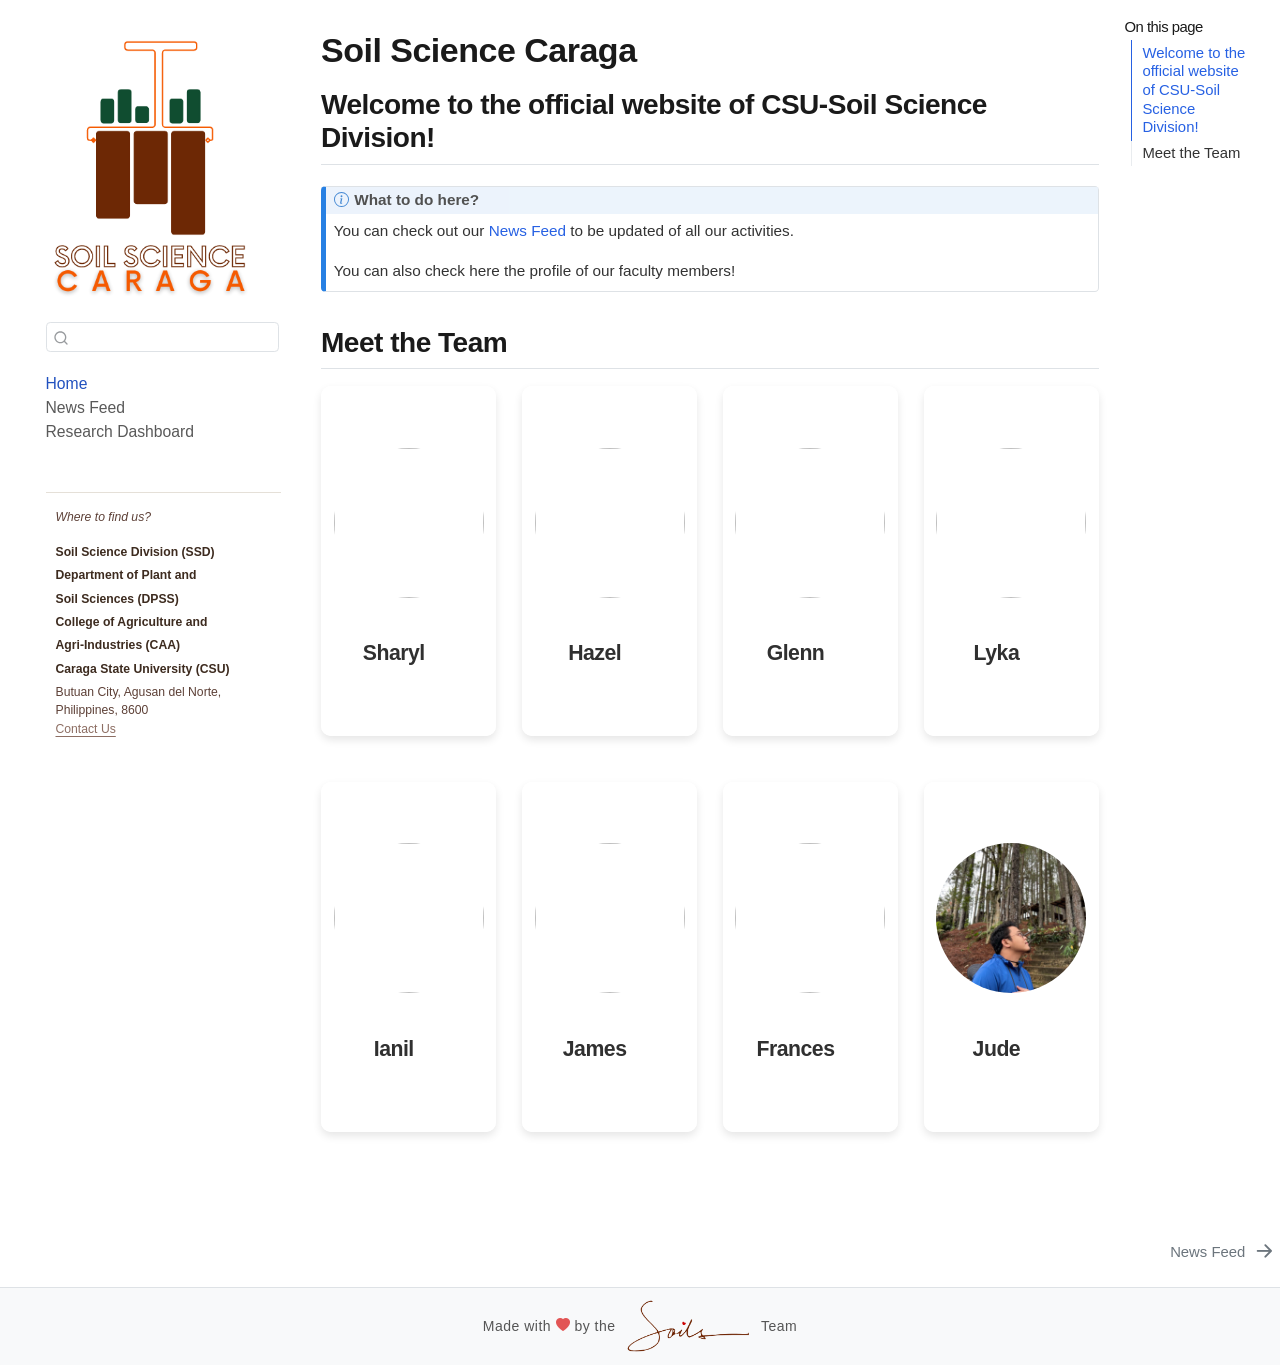
==== docs/index.html @ 8be93b7e "another overall aesthetic overhaul. ref #6" ====
<!DOCTYPE html>
<html xmlns="http://www.w3.org/1999/xhtml" lang="en" xml:lang="en"><head>

<meta charset="utf-8">
<meta name="generator" content="quarto-1.5.57">

<meta name="viewport" content="width=device-width, initial-scale=1.0, user-scalable=yes">


<title>Soil Science Caraga – Soil Science Division</title>
<style>
code{white-space: pre-wrap;}
span.smallcaps{font-variant: small-caps;}
div.columns{display: flex; gap: min(4vw, 1.5em);}
div.column{flex: auto; overflow-x: auto;}
div.hanging-indent{margin-left: 1.5em; text-indent: -1.5em;}
ul.task-list{list-style: none;}
ul.task-list li input[type="checkbox"] {
  width: 0.8em;
  margin: 0 0.8em 0.2em -1em; /* quarto-specific, see https://github.com/quarto-dev/quarto-cli/issues/4556 */ 
  vertical-align: middle;
}
</style>


<script src="site_libs/quarto-nav/quarto-nav.js"></script>
<script src="site_libs/quarto-nav/headroom.min.js"></script>
<script src="site_libs/clipboard/clipboard.min.js"></script>
<script src="site_libs/quarto-search/autocomplete.umd.js"></script>
<script src="site_libs/quarto-search/fuse.min.js"></script>
<script src="site_libs/quarto-search/quarto-search.js"></script>
<meta name="quarto:offset" content="./">
<link href="./blog.html" rel="next">
<script src="site_libs/quarto-html/quarto.js"></script>
<script src="site_libs/quarto-html/popper.min.js"></script>
<script src="site_libs/quarto-html/tippy.umd.min.js"></script>
<script src="site_libs/quarto-html/anchor.min.js"></script>
<link href="site_libs/quarto-html/tippy.css" rel="stylesheet">
<link href="site_libs/quarto-html/quarto-syntax-highlighting.css" rel="stylesheet" id="quarto-text-highlighting-styles">
<script src="site_libs/bootstrap/bootstrap.min.js"></script>
<link href="site_libs/bootstrap/bootstrap-icons.css" rel="stylesheet">
<link href="site_libs/bootstrap/bootstrap.min.css" rel="stylesheet" id="quarto-bootstrap" data-mode="light">
<script id="quarto-search-options" type="application/json">{
  "location": "sidebar",
  "copy-button": false,
  "collapse-after": 3,
  "panel-placement": "start",
  "type": "textbox",
  "limit": 50,
  "keyboard-shortcut": [
    "f",
    "/",
    "s"
  ],
  "show-item-context": false,
  "language": {
    "search-no-results-text": "No results",
    "search-matching-documents-text": "matching documents",
    "search-copy-link-title": "Copy link to search",
    "search-hide-matches-text": "Hide additional matches",
    "search-more-match-text": "more match in this document",
    "search-more-matches-text": "more matches in this document",
    "search-clear-button-title": "Clear",
    "search-text-placeholder": "",
    "search-detached-cancel-button-title": "Cancel",
    "search-submit-button-title": "Submit",
    "search-label": "Search"
  }
}</script>


<link rel="stylesheet" href="styles.css">
</head>

<body class="nav-sidebar floating">

<div id="quarto-search-results"></div>
  <header id="quarto-header" class="headroom fixed-top">
  <nav class="quarto-secondary-nav">
    <div class="container-fluid d-flex">
      <button type="button" class="quarto-btn-toggle btn" data-bs-toggle="collapse" role="button" data-bs-target=".quarto-sidebar-collapse-item" aria-controls="quarto-sidebar" aria-expanded="false" aria-label="Toggle sidebar navigation" onclick="if (window.quartoToggleHeadroom) { window.quartoToggleHeadroom(); }">
        <i class="bi bi-layout-text-sidebar-reverse"></i>
      </button>
        <nav class="quarto-page-breadcrumbs" aria-label="breadcrumb"><ol class="breadcrumb"><li class="breadcrumb-item"><a href="./index.html">Home</a></li></ol></nav>
        <a class="flex-grow-1" role="navigation" data-bs-toggle="collapse" data-bs-target=".quarto-sidebar-collapse-item" aria-controls="quarto-sidebar" aria-expanded="false" aria-label="Toggle sidebar navigation" onclick="if (window.quartoToggleHeadroom) { window.quartoToggleHeadroom(); }">      
        </a>
      <button type="button" class="btn quarto-search-button" aria-label="Search" onclick="window.quartoOpenSearch();">
        <i class="bi bi-search"></i>
      </button>
    </div>
  </nav>
</header>
<!-- content -->
<div id="quarto-content" class="quarto-container page-columns page-rows-contents page-layout-article">
<!-- sidebar -->
  <nav id="quarto-sidebar" class="sidebar collapse collapse-horizontal quarto-sidebar-collapse-item sidebar-navigation floating overflow-auto">
    <div class="pt-lg-2 mt-2 text-left sidebar-header">
      <a href="./index.html" class="sidebar-logo-link">
      <img src="./ssc.png" alt="" class="sidebar-logo py-0 d-lg-inline d-none">
      </a>
      </div>
        <div class="mt-2 flex-shrink-0 align-items-center">
        <div class="sidebar-search">
        <div id="quarto-search" class="" title="Search"></div>
        </div>
        </div>
    <div class="sidebar-menu-container"> 
    <ul class="list-unstyled mt-1">
        <li class="sidebar-item">
  <div class="sidebar-item-container"> 
  <a href="./index.html" class="sidebar-item-text sidebar-link active">
 <span class="menu-text">Home</span></a>
  </div>
</li>
        <li class="sidebar-item">
  <div class="sidebar-item-container"> 
  <a href="./blog.html" class="sidebar-item-text sidebar-link">
 <span class="menu-text">News Feed</span></a>
  </div>
</li>
        <li class="sidebar-item">
  <div class="sidebar-item-container"> 
  <a href="./research.html" class="sidebar-item-text sidebar-link">
 <span class="menu-text">Research Dashboard</span></a>
  </div>
</li>
    </ul>
    </div>
<div class="quarto-sidebar-footer"><div class="sidebar-footer-item">
<div class="address-sidebar">
<p><em>Where to find us?</em></p>
<p><strong>Soil Science Division (SSD)</strong> <strong>Department of Plant and</strong> <strong>Soil Sciences (DPSS)</strong> <strong>College of Agriculture and</strong> <strong>Agri-Industries (CAA)</strong> <strong>Caraga State University (CSU)</strong> Butuan City, Agusan del Norte, Philippines, 8600<br>
<a href="https://www.facebook.com/profile.php?id=61565692704014">Contact Us</a></p>
</div>
</div></div></nav>
<div id="quarto-sidebar-glass" class="quarto-sidebar-collapse-item" data-bs-toggle="collapse" data-bs-target=".quarto-sidebar-collapse-item"></div>
<!-- margin-sidebar -->
    <div id="quarto-margin-sidebar" class="sidebar margin-sidebar">
        <nav id="TOC" role="doc-toc" class="toc-active">
    <h2 id="toc-title">On this page</h2>
   
  <ul>
  <li><a href="#welcome-to-the-official-website-of-csu-soil-science-division" id="toc-welcome-to-the-official-website-of-csu-soil-science-division" class="nav-link active" data-scroll-target="#welcome-to-the-official-website-of-csu-soil-science-division">Welcome to the official website of CSU-Soil Science Division!</a></li>
  <li><a href="#meet-the-team" id="toc-meet-the-team" class="nav-link" data-scroll-target="#meet-the-team">Meet the Team</a></li>
  </ul>
</nav>
    </div>
<!-- main -->
<main class="content" id="quarto-document-content">

<header id="title-block-header" class="quarto-title-block default">
<div class="quarto-title">
<h1 class="title">Soil Science Caraga</h1>
</div>



<div class="quarto-title-meta">

    
  
    
  </div>
  


</header>


<section id="welcome-to-the-official-website-of-csu-soil-science-division" class="level2">
<h2 class="anchored" data-anchor-id="welcome-to-the-official-website-of-csu-soil-science-division">Welcome to the official website of CSU-Soil Science Division!</h2>
<div class="callout callout-style-default callout-note callout-titled">
<div class="callout-header d-flex align-content-center">
<div class="callout-icon-container">
<i class="callout-icon"></i>
</div>
<div class="callout-title-container flex-fill">
What to do here?
</div>
</div>
<div class="callout-body-container callout-body">
<p>You can check out our <a href="./blog.html">News Feed</a> to be updated of all our activities.</p>
<p>You can also check here the profile of our faculty members!</p>
</div>
</div>
</section>
<section id="meet-the-team" class="level2">
<h2 class="anchored" data-anchor-id="meet-the-team">Meet the Team</h2>
<div class="grid">
<div class="g-col-12 g-col-md-4 g-col-lg-3">
<div class="flip-card">
<div class="flip-card-inner">
<div class="flip-card-front">
<img src="[https://ui-avatars.com/api/?name=](https://ui-avatars.com/api/?name=)Sharyl&amp;background=random&amp;rounded=true" class="rounded-circle mb-3" style="width: 150px; height: 150px; object-fit: cover;">
<h4 class="anchored">
Sharyl
</h4>
</div>
<div class="flip-card-back">
<h5 class="mb-1 anchored">
Instructor 1
</h5>
<p class="small">
Sharyl Mae Daverao: soil chemistry, soil health
</p>
<hr style="width: 50%; border-color: white; margin: 10px auto;">
<a href="mailto:" style="color: #abdbe3;"></a>
</div>
</div>
</div>
</div>
<div class="g-col-12 g-col-md-4 g-col-lg-3">
<div class="flip-card">
<div class="flip-card-inner">
<div class="flip-card-front">
<img src="[https://ui-avatars.com/api/?name=](https://ui-avatars.com/api/?name=)Hazel&amp;background=random&amp;rounded=true" class="rounded-circle mb-3" style="width: 150px; height: 150px; object-fit: cover;">
<h4 class="anchored">
Hazel
</h4>
</div>
<div class="flip-card-back">
<h5 class="mb-1 anchored">
Instructor 1
</h5>
<p class="small">
Hazel Fuertes: soil chemistry, soil health
</p>
<hr style="width: 50%; border-color: white; margin: 10px auto;">
<a href="mailto:" style="color: #abdbe3;"></a>
</div>
</div>
</div>
</div>
<div class="g-col-12 g-col-md-4 g-col-lg-3">
<div class="flip-card">
<div class="flip-card-inner">
<div class="flip-card-front">
<img src="[https://ui-avatars.com/api/?name=](https://ui-avatars.com/api/?name=)Glenn&amp;background=random&amp;rounded=true" class="rounded-circle mb-3" style="width: 150px; height: 150px; object-fit: cover;">
<h4 class="anchored">
Glenn
</h4>
</div>
<div class="flip-card-back">
<h5 class="mb-1 anchored">
Associate Professor V
</h5>
<p class="small">
Glenn Arthur Garcia: pedology, soil fertility
</p>
<hr style="width: 50%; border-color: white; margin: 10px auto;">
<a href="mailto:" style="color: #abdbe3;"></a>
</div>
</div>
</div>
</div>
<div class="g-col-12 g-col-md-4 g-col-lg-3">
<div class="flip-card">
<div class="flip-card-inner">
<div class="flip-card-front">
<img src="[https://ui-avatars.com/api/?name=](https://ui-avatars.com/api/?name=)Lyka&amp;background=random&amp;rounded=true" class="rounded-circle mb-3" style="width: 150px; height: 150px; object-fit: cover;">
<h4 class="anchored">
Lyka
</h4>
</div>
<div class="flip-card-back">
<h5 class="mb-1 anchored">
Instructor 1
</h5>
<p class="small">
Angelica Labiano: soil chemistry, soil physics
</p>
<hr style="width: 50%; border-color: white; margin: 10px auto;">
<a href="mailto:" style="color: #abdbe3;"></a>
</div>
</div>
</div>
</div>
<div class="g-col-12 g-col-md-4 g-col-lg-3">
<div class="flip-card">
<div class="flip-card-inner">
<div class="flip-card-front">
<img src="[https://ui-avatars.com/api/?name=](https://ui-avatars.com/api/?name=)Ianil&amp;background=random&amp;rounded=true" class="rounded-circle mb-3" style="width: 150px; height: 150px; object-fit: cover;">
<h4 class="anchored">
Ianil
</h4>
</div>
<div class="flip-card-back">
<h5 class="mb-1 anchored">
Instructor 1
</h5>
<p class="small">
Ianil Manguruban: soil fertility
</p>
<hr style="width: 50%; border-color: white; margin: 10px auto;">
<a href="mailto:" style="color: #abdbe3;"></a>
</div>
</div>
</div>
</div>
<div class="g-col-12 g-col-md-4 g-col-lg-3">
<div class="flip-card">
<div class="flip-card-inner">
<div class="flip-card-front">
<img src="[https://ui-avatars.com/api/?name=](https://ui-avatars.com/api/?name=)James&amp;background=random&amp;rounded=true" class="rounded-circle mb-3" style="width: 150px; height: 150px; object-fit: cover;">
<h4 class="anchored">
James
</h4>
</div>
<div class="flip-card-back">
<h5 class="mb-1 anchored">
Associate Professor V
</h5>
<p class="small">
Reuben James Rollon: soil microbiology, soil fertility
</p>
<hr style="width: 50%; border-color: white; margin: 10px auto;">
<a href="mailto:" style="color: #abdbe3;"></a>
</div>
</div>
</div>
</div>
<div class="g-col-12 g-col-md-4 g-col-lg-3">
<div class="flip-card">
<div class="flip-card-inner">
<div class="flip-card-front">
<img src="[https://ui-avatars.com/api/?name=](https://ui-avatars.com/api/?name=)Frances&amp;background=random&amp;rounded=true" class="rounded-circle mb-3" style="width: 150px; height: 150px; object-fit: cover;">
<h4 class="anchored">
Frances
</h4>
</div>
<div class="flip-card-back">
<h5 class="mb-1 anchored">
Assistant Professor I
</h5>
<p class="small">
Frances Mae Pizon: soil chemistry, soil fertility
</p>
<hr style="width: 50%; border-color: white; margin: 10px auto;">
<a href="mailto:" style="color: #abdbe3;"></a>
</div>
</div>
</div>
</div>
<div class="g-col-12 g-col-md-4 g-col-lg-3">
<div class="flip-card">
<div class="flip-card-inner">
<div class="flip-card-front">
<img src="images/team/jude.jpeg" class="rounded-circle mb-3" style="width: 150px; height: 150px; object-fit: cover;">
<h4 class="anchored">
Jude
</h4>
</div>
<div class="flip-card-back">
<h5 class="mb-1 anchored">
Assistant Professor IV
</h5>
<p class="small">
Leo Jude Villasica: soil physics, soil health
</p>
<hr style="width: 50%; border-color: white; margin: 10px auto;">
<a href="mailto:" style="color: #abdbe3;"></a>
</div>
</div>
</div>
</div>
</div>


</section></main></div>


































 <!-- /main -->
<script id="quarto-html-after-body" type="application/javascript">
window.document.addEventListener("DOMContentLoaded", function (event) {
  const toggleBodyColorMode = (bsSheetEl) => {
    const mode = bsSheetEl.getAttribute("data-mode");
    const bodyEl = window.document.querySelector("body");
    if (mode === "dark") {
      bodyEl.classList.add("quarto-dark");
      bodyEl.classList.remove("quarto-light");
    } else {
      bodyEl.classList.add("quarto-light");
      bodyEl.classList.remove("quarto-dark");
    }
  }
  const toggleBodyColorPrimary = () => {
    const bsSheetEl = window.document.querySelector("link#quarto-bootstrap");
    if (bsSheetEl) {
      toggleBodyColorMode(bsSheetEl);
    }
  }
  toggleBodyColorPrimary();  
  const icon = "";
  const anchorJS = new window.AnchorJS();
  anchorJS.options = {
    placement: 'right',
    icon: icon
  };
  anchorJS.add('.anchored');
  const isCodeAnnotation = (el) => {
    for (const clz of el.classList) {
      if (clz.startsWith('code-annotation-')) {                     
        return true;
      }
    }
    return false;
  }
  const onCopySuccess = function(e) {
    // button target
    const button = e.trigger;
    // don't keep focus
    button.blur();
    // flash "checked"
    button.classList.add('code-copy-button-checked');
    var currentTitle = button.getAttribute("title");
    button.setAttribute("title", "Copied!");
    let tooltip;
    if (window.bootstrap) {
      button.setAttribute("data-bs-toggle", "tooltip");
      button.setAttribute("data-bs-placement", "left");
      button.setAttribute("data-bs-title", "Copied!");
      tooltip = new bootstrap.Tooltip(button, 
        { trigger: "manual", 
          customClass: "code-copy-button-tooltip",
          offset: [0, -8]});
      tooltip.show();    
    }
    setTimeout(function() {
      if (tooltip) {
        tooltip.hide();
        button.removeAttribute("data-bs-title");
        button.removeAttribute("data-bs-toggle");
        button.removeAttribute("data-bs-placement");
      }
      button.setAttribute("title", currentTitle);
      button.classList.remove('code-copy-button-checked');
    }, 1000);
    // clear code selection
    e.clearSelection();
  }
  const getTextToCopy = function(trigger) {
      const codeEl = trigger.previousElementSibling.cloneNode(true);
      for (const childEl of codeEl.children) {
        if (isCodeAnnotation(childEl)) {
          childEl.remove();
        }
      }
      return codeEl.innerText;
  }
  const clipboard = new window.ClipboardJS('.code-copy-button:not([data-in-quarto-modal])', {
    text: getTextToCopy
  });
  clipboard.on('success', onCopySuccess);
  if (window.document.getElementById('quarto-embedded-source-code-modal')) {
    // For code content inside modals, clipBoardJS needs to be initialized with a container option
    // TODO: Check when it could be a function (https://github.com/zenorocha/clipboard.js/issues/860)
    const clipboardModal = new window.ClipboardJS('.code-copy-button[data-in-quarto-modal]', {
      text: getTextToCopy,
      container: window.document.getElementById('quarto-embedded-source-code-modal')
    });
    clipboardModal.on('success', onCopySuccess);
  }
    var localhostRegex = new RegExp(/^(?:http|https):\/\/localhost\:?[0-9]*\//);
    var mailtoRegex = new RegExp(/^mailto:/);
      var filterRegex = new RegExp('/' + window.location.host + '/');
    var isInternal = (href) => {
        return filterRegex.test(href) || localhostRegex.test(href) || mailtoRegex.test(href);
    }
    // Inspect non-navigation links and adorn them if external
 	var links = window.document.querySelectorAll('a[href]:not(.nav-link):not(.navbar-brand):not(.toc-action):not(.sidebar-link):not(.sidebar-item-toggle):not(.pagination-link):not(.no-external):not([aria-hidden]):not(.dropdown-item):not(.quarto-navigation-tool):not(.about-link)');
    for (var i=0; i<links.length; i++) {
      const link = links[i];
      if (!isInternal(link.href)) {
        // undo the damage that might have been done by quarto-nav.js in the case of
        // links that we want to consider external
        if (link.dataset.originalHref !== undefined) {
          link.href = link.dataset.originalHref;
        }
      }
    }
  function tippyHover(el, contentFn, onTriggerFn, onUntriggerFn) {
    const config = {
      allowHTML: true,
      maxWidth: 500,
      delay: 100,
      arrow: false,
      appendTo: function(el) {
          return el.parentElement;
      },
      interactive: true,
      interactiveBorder: 10,
      theme: 'quarto',
      placement: 'bottom-start',
    };
    if (contentFn) {
      config.content = contentFn;
    }
    if (onTriggerFn) {
      config.onTrigger = onTriggerFn;
    }
    if (onUntriggerFn) {
      config.onUntrigger = onUntriggerFn;
    }
    window.tippy(el, config); 
  }
  const noterefs = window.document.querySelectorAll('a[role="doc-noteref"]');
  for (var i=0; i<noterefs.length; i++) {
    const ref = noterefs[i];
    tippyHover(ref, function() {
      // use id or data attribute instead here
      let href = ref.getAttribute('data-footnote-href') || ref.getAttribute('href');
      try { href = new URL(href).hash; } catch {}
      const id = href.replace(/^#\/?/, "");
      const note = window.document.getElementById(id);
      if (note) {
        return note.innerHTML;
      } else {
        return "";
      }
    });
  }
  const xrefs = window.document.querySelectorAll('a.quarto-xref');
  const processXRef = (id, note) => {
    // Strip column container classes
    const stripColumnClz = (el) => {
      el.classList.remove("page-full", "page-columns");
      if (el.children) {
        for (const child of el.children) {
          stripColumnClz(child);
        }
      }
    }
    stripColumnClz(note)
    if (id === null || id.startsWith('sec-')) {
      // Special case sections, only their first couple elements
      const container = document.createElement("div");
      if (note.children && note.children.length > 2) {
        container.appendChild(note.children[0].cloneNode(true));
        for (let i = 1; i < note.children.length; i++) {
          const child = note.children[i];
          if (child.tagName === "P" && child.innerText === "") {
            continue;
          } else {
            container.appendChild(child.cloneNode(true));
            break;
          }
        }
        if (window.Quarto?.typesetMath) {
          window.Quarto.typesetMath(container);
        }
        return container.innerHTML
      } else {
        if (window.Quarto?.typesetMath) {
          window.Quarto.typesetMath(note);
        }
        return note.innerHTML;
      }
    } else {
      // Remove any anchor links if they are present
      const anchorLink = note.querySelector('a.anchorjs-link');
      if (anchorLink) {
        anchorLink.remove();
      }
      if (window.Quarto?.typesetMath) {
        window.Quarto.typesetMath(note);
      }
      // TODO in 1.5, we should make sure this works without a callout special case
      if (note.classList.contains("callout")) {
        return note.outerHTML;
      } else {
        return note.innerHTML;
      }
    }
  }
  for (var i=0; i<xrefs.length; i++) {
    const xref = xrefs[i];
    tippyHover(xref, undefined, function(instance) {
      instance.disable();
      let url = xref.getAttribute('href');
      let hash = undefined; 
      if (url.startsWith('#')) {
        hash = url;
      } else {
        try { hash = new URL(url).hash; } catch {}
      }
      if (hash) {
        const id = hash.replace(/^#\/?/, "");
        const note = window.document.getElementById(id);
        if (note !== null) {
          try {
            const html = processXRef(id, note.cloneNode(true));
            instance.setContent(html);
          } finally {
            instance.enable();
            instance.show();
          }
        } else {
          // See if we can fetch this
          fetch(url.split('#')[0])
          .then(res => res.text())
          .then(html => {
            const parser = new DOMParser();
            const htmlDoc = parser.parseFromString(html, "text/html");
            const note = htmlDoc.getElementById(id);
            if (note !== null) {
              const html = processXRef(id, note);
              instance.setContent(html);
            } 
          }).finally(() => {
            instance.enable();
            instance.show();
          });
        }
      } else {
        // See if we can fetch a full url (with no hash to target)
        // This is a special case and we should probably do some content thinning / targeting
        fetch(url)
        .then(res => res.text())
        .then(html => {
          const parser = new DOMParser();
          const htmlDoc = parser.parseFromString(html, "text/html");
          const note = htmlDoc.querySelector('main.content');
          if (note !== null) {
            // This should only happen for chapter cross references
            // (since there is no id in the URL)
            // remove the first header
            if (note.children.length > 0 && note.children[0].tagName === "HEADER") {
              note.children[0].remove();
            }
            const html = processXRef(null, note);
            instance.setContent(html);
          } 
        }).finally(() => {
          instance.enable();
          instance.show();
        });
      }
    }, function(instance) {
    });
  }
      let selectedAnnoteEl;
      const selectorForAnnotation = ( cell, annotation) => {
        let cellAttr = 'data-code-cell="' + cell + '"';
        let lineAttr = 'data-code-annotation="' +  annotation + '"';
        const selector = 'span[' + cellAttr + '][' + lineAttr + ']';
        return selector;
      }
      const selectCodeLines = (annoteEl) => {
        const doc = window.document;
        const targetCell = annoteEl.getAttribute("data-target-cell");
        const targetAnnotation = annoteEl.getAttribute("data-target-annotation");
        const annoteSpan = window.document.querySelector(selectorForAnnotation(targetCell, targetAnnotation));
        const lines = annoteSpan.getAttribute("data-code-lines").split(",");
        const lineIds = lines.map((line) => {
          return targetCell + "-" + line;
        })
        let top = null;
        let height = null;
        let parent = null;
        if (lineIds.length > 0) {
            //compute the position of the single el (top and bottom and make a div)
            const el = window.document.getElementById(lineIds[0]);
            top = el.offsetTop;
            height = el.offsetHeight;
            parent = el.parentElement.parentElement;
          if (lineIds.length > 1) {
            const lastEl = window.document.getElementById(lineIds[lineIds.length - 1]);
            const bottom = lastEl.offsetTop + lastEl.offsetHeight;
            height = bottom - top;
          }
          if (top !== null && height !== null && parent !== null) {
            // cook up a div (if necessary) and position it 
            let div = window.document.getElementById("code-annotation-line-highlight");
            if (div === null) {
              div = window.document.createElement("div");
              div.setAttribute("id", "code-annotation-line-highlight");
              div.style.position = 'absolute';
              parent.appendChild(div);
            }
            div.style.top = top - 2 + "px";
            div.style.height = height + 4 + "px";
            div.style.left = 0;
            let gutterDiv = window.document.getElementById("code-annotation-line-highlight-gutter");
            if (gutterDiv === null) {
              gutterDiv = window.document.createElement("div");
              gutterDiv.setAttribute("id", "code-annotation-line-highlight-gutter");
              gutterDiv.style.position = 'absolute';
              const codeCell = window.document.getElementById(targetCell);
              const gutter = codeCell.querySelector('.code-annotation-gutter');
              gutter.appendChild(gutterDiv);
            }
            gutterDiv.style.top = top - 2 + "px";
            gutterDiv.style.height = height + 4 + "px";
          }
          selectedAnnoteEl = annoteEl;
        }
      };
      const unselectCodeLines = () => {
        const elementsIds = ["code-annotation-line-highlight", "code-annotation-line-highlight-gutter"];
        elementsIds.forEach((elId) => {
          const div = window.document.getElementById(elId);
          if (div) {
            div.remove();
          }
        });
        selectedAnnoteEl = undefined;
      };
        // Handle positioning of the toggle
    window.addEventListener(
      "resize",
      throttle(() => {
        elRect = undefined;
        if (selectedAnnoteEl) {
          selectCodeLines(selectedAnnoteEl);
        }
      }, 10)
    );
    function throttle(fn, ms) {
    let throttle = false;
    let timer;
      return (...args) => {
        if(!throttle) { // first call gets through
            fn.apply(this, args);
            throttle = true;
        } else { // all the others get throttled
            if(timer) clearTimeout(timer); // cancel #2
            timer = setTimeout(() => {
              fn.apply(this, args);
              timer = throttle = false;
            }, ms);
        }
      };
    }
      // Attach click handler to the DT
      const annoteDls = window.document.querySelectorAll('dt[data-target-cell]');
      for (const annoteDlNode of annoteDls) {
        annoteDlNode.addEventListener('click', (event) => {
          const clickedEl = event.target;
          if (clickedEl !== selectedAnnoteEl) {
            unselectCodeLines();
            const activeEl = window.document.querySelector('dt[data-target-cell].code-annotation-active');
            if (activeEl) {
              activeEl.classList.remove('code-annotation-active');
            }
            selectCodeLines(clickedEl);
            clickedEl.classList.add('code-annotation-active');
          } else {
            // Unselect the line
            unselectCodeLines();
            clickedEl.classList.remove('code-annotation-active');
          }
        });
      }
  const findCites = (el) => {
    const parentEl = el.parentElement;
    if (parentEl) {
      const cites = parentEl.dataset.cites;
      if (cites) {
        return {
          el,
          cites: cites.split(' ')
        };
      } else {
        return findCites(el.parentElement)
      }
    } else {
      return undefined;
    }
  };
  var bibliorefs = window.document.querySelectorAll('a[role="doc-biblioref"]');
  for (var i=0; i<bibliorefs.length; i++) {
    const ref = bibliorefs[i];
    const citeInfo = findCites(ref);
    if (citeInfo) {
      tippyHover(citeInfo.el, function() {
        var popup = window.document.createElement('div');
        citeInfo.cites.forEach(function(cite) {
          var citeDiv = window.document.createElement('div');
          citeDiv.classList.add('hanging-indent');
          citeDiv.classList.add('csl-entry');
          var biblioDiv = window.document.getElementById('ref-' + cite);
          if (biblioDiv) {
            citeDiv.innerHTML = biblioDiv.innerHTML;
          }
          popup.appendChild(citeDiv);
        });
        return popup.innerHTML;
      });
    }
  }
});
</script>
<nav class="page-navigation">
  <div class="nav-page nav-page-previous">
  </div>
  <div class="nav-page nav-page-next">
      <a href="./blog.html" class="pagination-link" aria-label="News Feed">
        <span class="nav-page-text">News Feed</span> <i class="bi bi-arrow-right-short"></i>
      </a>
  </div>
</nav>
 <!-- /content -->
<footer class="footer">
  <div class="nav-footer">
    <div class="nav-footer-left">
      &nbsp;
    </div>   
    <div class="nav-footer-center">
<p>Made with <i class="bi bi-heart-fill" style="color: #e25555;"></i> by the <img src="./soils.png" alt="Logo" style="height:60px; vertical-align:middle; margin: 0 5px;"> Team</p>
</div>
    <div class="nav-footer-right">
      &nbsp;
    </div>
  </div>
</footer>




</body></html>
---- docs/site_libs/quarto-html/tippy.css ----
.tippy-box[data-animation=fade][data-state=hidden]{opacity:0}[data-tippy-root]{max-width:calc(100vw - 10px)}.tippy-box{position:relative;background-color:#333;color:#fff;border-radius:4px;font-size:14px;line-height:1.4;white-space:normal;outline:0;transition-property:transform,visibility,opacity}.tippy-box[data-placement^=top]>.tippy-arrow{bottom:0}.tippy-box[data-placement^=top]>.tippy-arrow:before{bottom:-7px;left:0;border-width:8px 8px 0;border-top-color:initial;transform-origin:center top}.tippy-box[data-placement^=bottom]>.tippy-arrow{top:0}.tippy-box[data-placement^=bottom]>.tippy-arrow:before{top:-7px;left:0;border-width:0 8px 8px;border-bottom-color:initial;transform-origin:center bottom}.tippy-box[data-placement^=left]>.tippy-arrow{right:0}.tippy-box[data-placement^=left]>.tippy-arrow:before{border-width:8px 0 8px 8px;border-left-color:initial;right:-7px;transform-origin:center left}.tippy-box[data-placement^=right]>.tippy-arrow{left:0}.tippy-box[data-placement^=right]>.tippy-arrow:before{left:-7px;border-width:8px 8px 8px 0;border-right-color:initial;transform-origin:center right}.tippy-box[data-inertia][data-state=visible]{transition-timing-function:cubic-bezier(.54,1.5,.38,1.11)}.tippy-arrow{width:16px;height:16px;color:#333}.tippy-arrow:before{content:"";position:absolute;border-color:transparent;border-style:solid}.tippy-content{position:relative;padding:5px 9px;z-index:1}
---- docs/site_libs/quarto-html/quarto-syntax-highlighting.css ----
/* quarto syntax highlight colors */
:root {
  --quarto-hl-ot-color: #003B4F;
  --quarto-hl-at-color: #657422;
  --quarto-hl-ss-color: #20794D;
  --quarto-hl-an-color: #5E5E5E;
  --quarto-hl-fu-color: #4758AB;
  --quarto-hl-st-color: #20794D;
  --quarto-hl-cf-color: #003B4F;
  --quarto-hl-op-color: #5E5E5E;
  --quarto-hl-er-color: #AD0000;
  --quarto-hl-bn-color: #AD0000;
  --quarto-hl-al-color: #AD0000;
  --quarto-hl-va-color: #111111;
  --quarto-hl-bu-color: inherit;
  --quarto-hl-ex-color: inherit;
  --quarto-hl-pp-color: #AD0000;
  --quarto-hl-in-color: #5E5E5E;
  --quarto-hl-vs-color: #20794D;
  --quarto-hl-wa-color: #5E5E5E;
  --quarto-hl-do-color: #5E5E5E;
  --quarto-hl-im-color: #00769E;
  --quarto-hl-ch-color: #20794D;
  --quarto-hl-dt-color: #AD0000;
  --quarto-hl-fl-color: #AD0000;
  --quarto-hl-co-color: #5E5E5E;
  --quarto-hl-cv-color: #5E5E5E;
  --quarto-hl-cn-color: #8f5902;
  --quarto-hl-sc-color: #5E5E5E;
  --quarto-hl-dv-color: #AD0000;
  --quarto-hl-kw-color: #003B4F;
}

/* other quarto variables */
:root {
  --quarto-font-monospace: SFMono-Regular, Menlo, Monaco, Consolas, "Liberation Mono", "Courier New", monospace;
}

pre > code.sourceCode > span {
  color: #003B4F;
}

code span {
  color: #003B4F;
}

code.sourceCode > span {
  color: #003B4F;
}

div.sourceCode,
div.sourceCode pre.sourceCode {
  color: #003B4F;
}

code span.ot {
  color: #003B4F;
  font-style: inherit;
}

code span.at {
  color: #657422;
  font-style: inherit;
}

code span.ss {
  color: #20794D;
  font-style: inherit;
}

code span.an {
  color: #5E5E5E;
  font-style: inherit;
}

code span.fu {
  color: #4758AB;
  font-style: inherit;
}

code span.st {
  color: #20794D;
  font-style: inherit;
}

code span.cf {
  color: #003B4F;
  font-weight: bold;
  font-style: inherit;
}

code span.op {
  color: #5E5E5E;
  font-style: inherit;
}

code span.er {
  color: #AD0000;
  font-style: inherit;
}

code span.bn {
  color: #AD0000;
  font-style: inherit;
}

code span.al {
  color: #AD0000;
  font-style: inherit;
}

code span.va {
  color: #111111;
  font-style: inherit;
}

code span.bu {
  font-style: inherit;
}

code span.ex {
  font-style: inherit;
}

code span.pp {
  color: #AD0000;
  font-style: inherit;
}

code span.in {
  color: #5E5E5E;
  font-style: inherit;
}

code span.vs {
  color: #20794D;
  font-style: inherit;
}

code span.wa {
  color: #5E5E5E;
  font-style: italic;
}

code span.do {
  color: #5E5E5E;
  font-style: italic;
}

code span.im {
  color: #00769E;
  font-style: inherit;
}

code span.ch {
  color: #20794D;
  font-style: inherit;
}

code span.dt {
  color: #AD0000;
  font-style: inherit;
}

code span.fl {
  color: #AD0000;
  font-style: inherit;
}

code span.co {
  color: #5E5E5E;
  font-style: inherit;
}

code span.cv {
  color: #5E5E5E;
  font-style: italic;
}

code span.cn {
  color: #8f5902;
  font-style: inherit;
}

code span.sc {
  color: #5E5E5E;
  font-style: inherit;
}

code span.dv {
  color: #AD0000;
  font-style: inherit;
}

code span.kw {
  color: #003B4F;
  font-weight: bold;
  font-style: inherit;
}

.prevent-inlining {
  content: "</";
}

/*# sourceMappingURL=debc5d5d77c3f9108843748ff7464032.css.map */
---- docs/styles.css ----
/* Import fonts from Google */
@import url('https://fonts.googleapis.com/css2?family=Lato:wght@400;700&family=Montserrat:wght@600;800&display=swap');

/* Main body text */
body {
  font-family: 'Avenir', sans-serif;
  color: #333;
}

/* Headers */
h1, h2, h3, h4, .navbar-brand {
  font-family: 'Avenir', sans-serif;
  font-weight: 800;
  letter-spacing: -0.5px; /* Makes sans-serif headers look tighter/cleaner */
  color: #1a1a1a;
}

/* Make links look clean */
a {
  text-decoration: none;
  font-weight: 500;
}

```css
/* Staff Card Styling */
.card {
  transition: transform 0.2s ease-in-out;
  background-color: #ffffff;
}

.card:hover {
  transform: translateY(-5px); /* Card lifts up when hovered */
}

.card-title {
  font-family: 'Avenir', sans-serif; /* Your sans-serif font */
  margin-bottom: 0.2rem;
}

.card-text {
  font-weight: 500;
  text-transform: uppercase;
  font-size: 0.8rem;
  letter-spacing: 1px;
}

/* The flip card container */
.flip-card {
  background-color: transparent;
  width: 100%;
  height: 350px; /* Adjust height as needed */
  perspective: 1000px; /* Gives the 3D effect */
  margin-bottom: 20px;
}

/* This container is needed to position the front and back side */
.flip-card-inner {
  position: relative;
  width: 100%;
  height: 100%;
  text-align: center;
  transition: transform 0.6s;
  transform-style: preserve-3d;
  box-shadow: 0 4px 8px 0 rgba(0,0,0,0.1);
  border-radius: 10px;
}

/* Do an horizontal flip when you move the mouse over the flip box container */
.flip-card:hover .flip-card-inner {
  transform: rotateY(180deg);
}

/* Position the front and back side */
.flip-card-front, .flip-card-back {
  position: absolute;
  width: 100%;
  height: 100%;
  -webkit-backface-visibility: hidden; /* Safari */
  backface-visibility: hidden;
  border-radius: 10px;
  display: flex;
  flex-direction: column;
  align-items: center;
  justify-content: center;
  padding: 20px;
}

/* Style the front side */
.flip-card-front {
  background-color: #ffffff;
  color: black;
}

/* Style the back side */
.flip-card-back {
  background-color: #2c3e50; /* Matches your hero color */
  color: white;
  transform: rotateY(180deg);
}

.flip-card-back a {
  color: #3498db;
  text-decoration: none;
  font-weight: bold;
}

/* Style the footer text */
.nav-footer-center {
  font-size: 0.9em;
  color: #555;
  letter-spacing: 0.5px;
}

/* Optional: Make the logo slightly "grow" when hovered in the footer */
.nav-footer-center img:hover {
  transform: scale(1.1);
  transition: transform 0.2s ease;
}

/* --- LYKET BUTTON STYLING --- */
#lyket-wrapper {
  clear: both;
  display: block;
  position: relative;
  z-index: 10;
  pointer-events: auto !important;
}

/* This targets the Lyket button specifically */
[data-lyket-type="like"] {
  display: inline-block !important;
  cursor: pointer !important;
  margin-top: 10px;
}

/* Optional: Make the "Like" text a bit nicer */
#lyket-wrapper p {
  margin-bottom: 5px;
  font-weight: 500;
  color: #2c3e50; /* Matches your professional theme */
}

/* --- 1. READING TIME BADGE --- */
#reading-time-badge {
  font-size: 0.85em;
  color: #666;
  background: #f4f4f4;
  padding: 4px 12px;
  border-radius: 20px;
  display: inline-block;
  margin-bottom: 20px;
  border: 1px solid #ddd;
}

/* --- 2. SOCIAL SHARE BUTTONS --- */
.share-container {
  margin: 20px 0;
  display: flex;
  justify-content: center;
  gap: 15px;
}

.share-link {
  color: #555;
  text-decoration: none;
  font-size: 1.2em;
  transition: color 0.2s;
}

.share-link:hover {
  color: #007bff; /* Changes to blue on hover */
}

.share-text {
  font-size: 0.9em;
  color: #888;
  margin-bottom: 10px;
}

/* Navigation Row (Top and Bottom) */
.post-nav-header {
  margin-bottom: 25px;
  border-bottom: 1px solid #eee;
  padding-bottom: 10px;
}

.post-nav-footer {
  margin-top: 50px;
  padding-top: 20px;
  border-top: 1px solid #eee;
}

.btn-news-feed {
  font-size: 0.9em;
  color: #2c3e50;
  text-decoration: none;
  font-weight: 600;
  display: inline-flex;
  align-items: center;
  gap: 8px;
}

.btn-news-feed:hover {
  color: #007bff;
}

/* --- RETURN TO FEED BUTTON --- */
.feed-nav-container {
  margin: 40px 0;
  text-align: center;
}

.btn-feed {
  display: inline-block;
  padding: 12px 30px;
  background-color: #2c3e50; /* Professional Navy */
  color: #ffffff !important;
  border-radius: 5px;
  text-decoration: none;
  font-weight: 600;
  font-size: 0.95em;
  transition: background-color 0.2s ease, transform 0.1s ease;
  border: none;
}

.btn-feed:hover {
  background-color: #34495e;
  transform: translateY(-2px);
  color: #ffffff !important;
}

.btn-feed:active {
  transform: translateY(0);
}

/* --- NEWS FEED / GRID STYLING --- */

/* 1. Fix the Title: Remove All-Caps, Increase Size, and Add Color */
.quarto-listing-container-grid .listing-title {
  text-transform: none !important; /* This stops the all-caps */
  font-weight: 700 !important;    /* Makes it bold/emphasized */
  font-size: 1.3rem !important;   /* Larger heading size */
  color: #3d2b1f !important;      /* Rich Dark Brown */
  line-height: 1.2;
  margin-top: 10px;
  display: block;
}

/* 2. Style the Card specifically */
.quarto-grid-item {
  border: 1px solid #e5e0d8 !important; /* Light earthy border */
  border-radius: 8px !important;
  transition: transform 0.2s ease-in-out, box-shadow 0.2s ease;
  background-color: #ffffff;
}

/* 3. Hover Effect: Make the card "lift" when mouse is over it */
.quarto-grid-item:hover {
  transform: translateY(-5px);
  box-shadow: 0 10px 20px rgba(61, 43, 31, 0.1); /* Brownish shadow */
  border-color: #3d2b1f !important;
}

/* 4. Style the Metadata (Date and Author) */
.listing-author, .listing-date {
  color: #7d6b5d !important; /* Muted brown-gray */
  font-size: 0.85em;
  text-transform: uppercase;
  letter-spacing: 0.5px;
}

/* 5. Style the Categories (the small pills) */
.listing-categories .listing-category {
  background-color: #f0ebe5 !important; /* Light sand color */
  color: #5d4037 !important;           /* Medium brown text */
  border: 1px solid #dcd3c9 !important;
  font-weight: 500;
  text-transform: lowercase;
}

/* --- FIX CONTENT PREVIEW (DESCRIPTION) --- */

.quarto-listing-container-grid .listing-description, 
.quarto-listing-container-grid .listing-subtitle {
  text-transform: none !important;    /* Forces normal sentence case */
  font-variant: normal !important;    /* Disables "Small Caps" if active */
  color: #5d4037 !important;          /* Medium Earthy Brown */
  font-size: 0.95rem !important;      /* Slightly smaller than the title */
  line-height: 1.5;                   /* Better readability for paragraphs */
  margin-top: 8px;
  display: block;
}

/* Optional: Make the "Read More" or text links brown too */
.quarto-listing-container-grid a {
  color: #3d2b1f; 
  text-decoration: none;
}

/* --- SIDEBAR ADDRESS STYLING --- */
.address-sidebar {
  font-size: 0.82em;          /* Slightly smaller for a footer look */
  color: #5d4037;             /* Medium Brown */
  line-height: 1.5;
  padding: 15px 10px;
  border-top: 1px solid #e5e0d8; /* Light earth-tone separator */
  margin-top: 20px;
}

.address-sidebar strong {
  color: #3d2b1f;             /* Dark Brown for the name */
  display: block;
  margin-bottom: 5px;
}

.address-sidebar a {
  color: #8d6e63;             /* Lighter brown for the link */
  text-decoration: underline;
}

.address-sidebar a:hover {
  color: #3d2b1f;
}

/* Optional: Style the Bootstrap icon */
.address-sidebar i {
  margin-right: 5px;
  color: #3d2b1f;
}
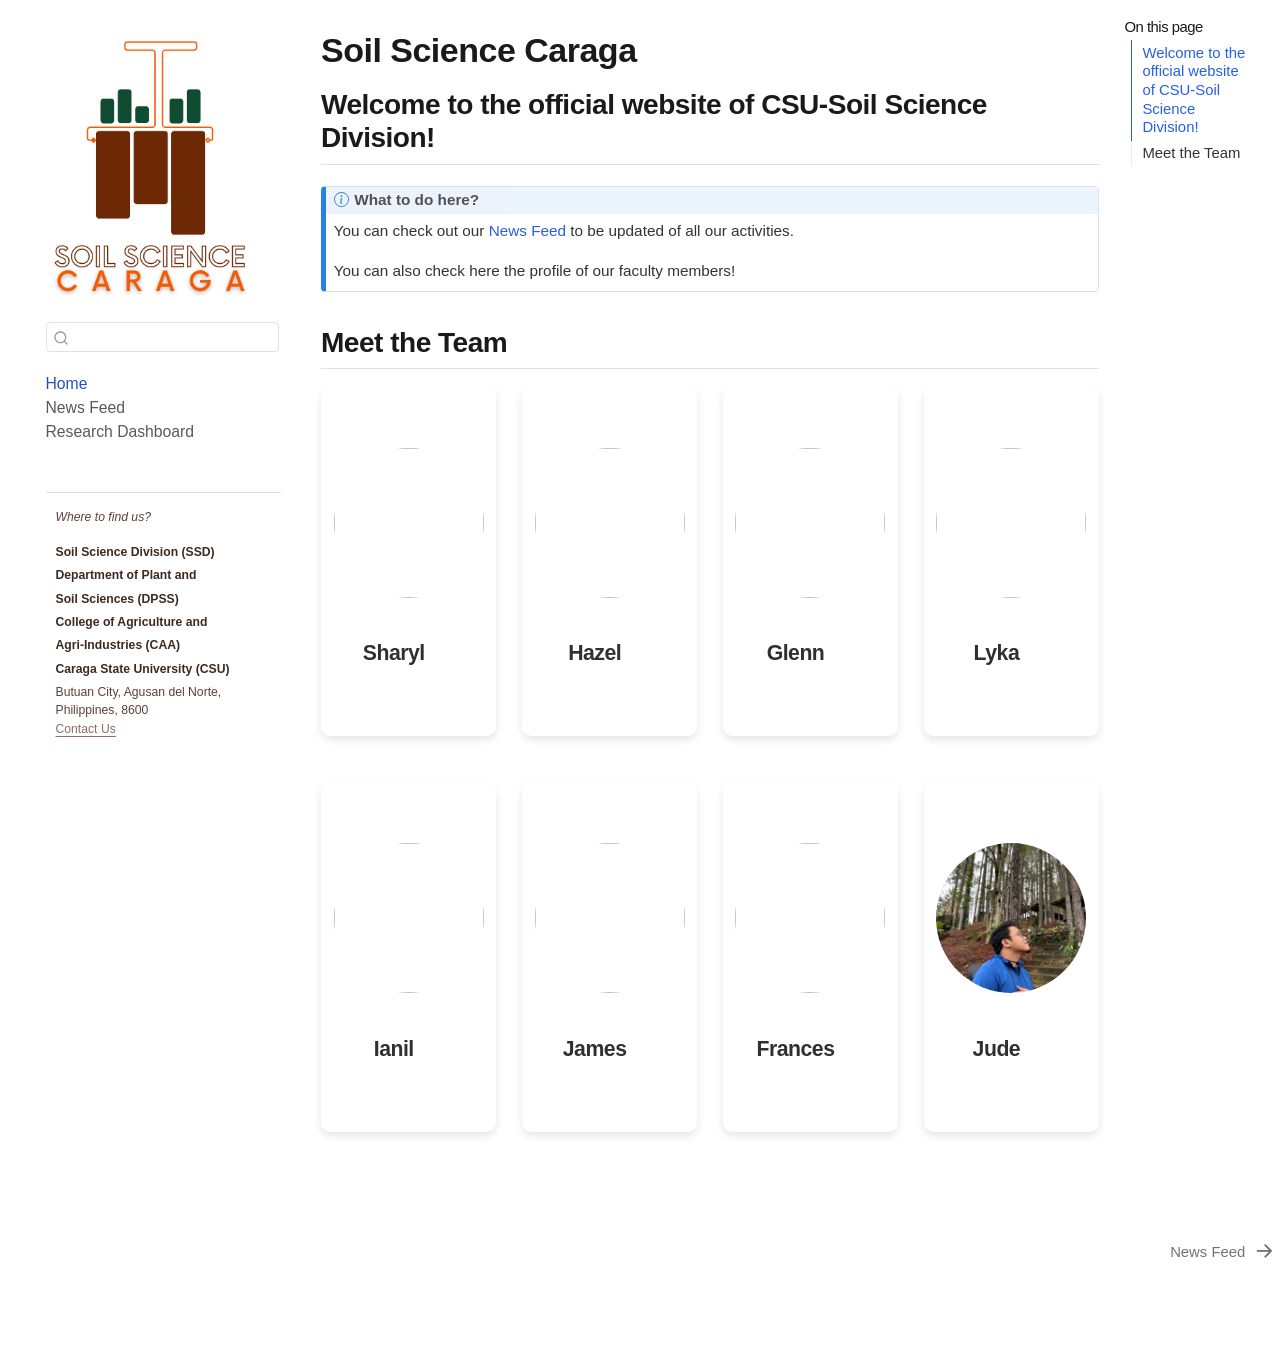
==== commit 2987167e: "page - footer improvement ref #6" ====
--- a/docs/index.html
+++ b/docs/index.html
@@ -838,7 +838,7 @@
       &nbsp;
     </div>   
     <div class="nav-footer-center">
-<p>Made with <i class="bi bi-heart-fill" style="color: #e25555;"></i> by the <img src="./soils.png" alt="Logo" style="height:60px; vertical-align:middle; margin: 0 5px;"> Team</p>
+<p>Made with <i class="bi bi-cup-hot-fill" style="color: #5d4037;"></i> &amp; <i class="bi bi-heart-fill" style="color: #e25555;"></i> by the <img src="./soils.png" alt="Logo" style="height:60px; vertical-align:middle; margin: 0 5px;"> Team</p>
 </div>
     <div class="nav-footer-right">
       &nbsp;
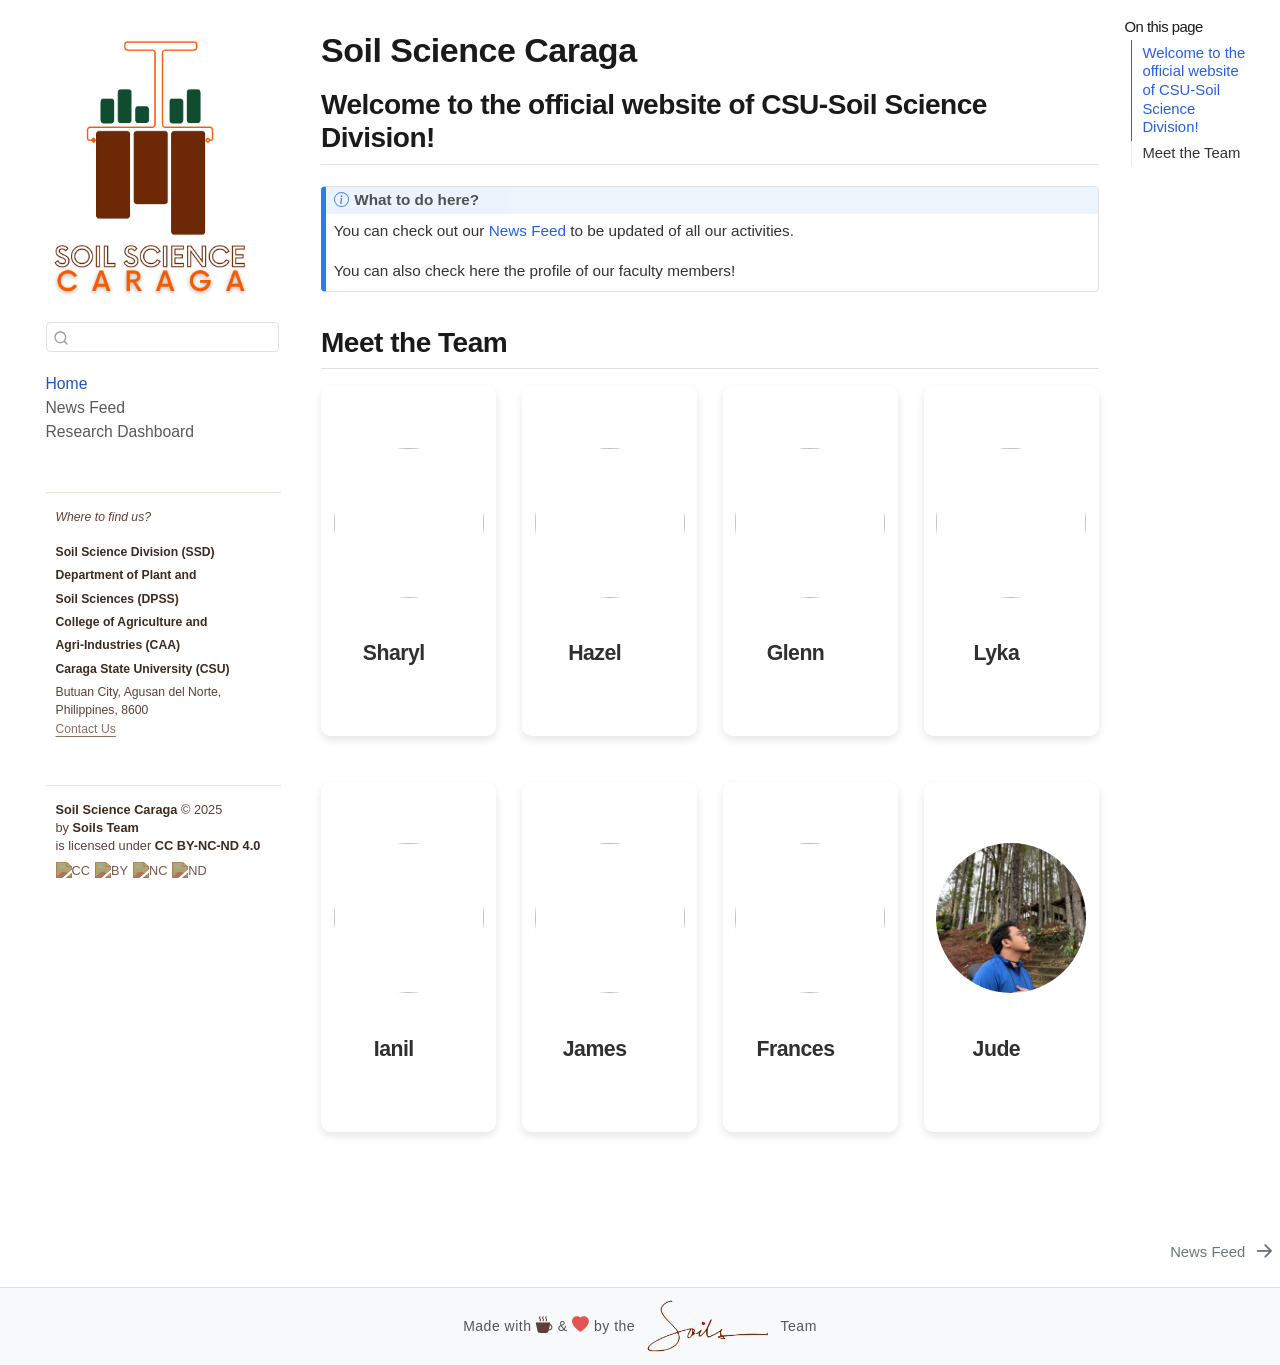
==== commit ef338e43: "creative common license in sidebar footer ref #6" ====
--- a/docs/index.html
+++ b/docs/index.html
@@ -132,6 +132,12 @@
 <p><strong>Soil Science Division (SSD)</strong> <strong>Department of Plant and</strong> <strong>Soil Sciences (DPSS)</strong> <strong>College of Agriculture and</strong> <strong>Agri-Industries (CAA)</strong> <strong>Caraga State University (CSU)</strong> Butuan City, Agusan del Norte, Philippines, 8600<br>
 <a href="https://www.facebook.com/profile.php?id=61565692704014">Contact Us</a></p>
 </div>
+<div class="custom-license">
+<a href="https://soilsciencecaraga.com">Soil Science Caraga</a> © 2025 <br> by <a href="https://www.facebook.com/profile.php?id=61565692704014">Soils Team</a> <br> is licensed under <a href="https://creativecommons.org/licenses/by-nc-nd/4.0/" target="_blank">CC BY-NC-ND 4.0</a>
+<div class="cc-icons-row">
+<img src="https://mirrors.creativecommons.org/presskit/icons/cc.svg" alt="CC"> <img src="https://mirrors.creativecommons.org/presskit/icons/by.svg" alt="BY"> <img src="https://mirrors.creativecommons.org/presskit/icons/nc.svg" alt="NC"> <img src="https://mirrors.creativecommons.org/presskit/icons/nd.svg" alt="ND">
+</div>
+</div>
 </div></div></nav>
 <div id="quarto-sidebar-glass" class="quarto-sidebar-collapse-item" data-bs-toggle="collapse" data-bs-target=".quarto-sidebar-collapse-item"></div>
 <!-- margin-sidebar -->
--- a/docs/styles.css
+++ b/docs/styles.css
@@ -326,4 +326,55 @@
 .address-sidebar i {
   margin-right: 5px;
   color: #3d2b1f;
+}
+
+/* Ensure everything in the footer stays perfectly centered vertically */
+.nav-footer-center {
+  display: flex !important;
+  align-items: center !important;
+  justify-content: center !important;
+  gap: 8px; /* Adds a nice gap between the icons, text, and logo */
+  flex-wrap: wrap; /* Ensures it looks good on mobile phones too */
+}
+
+.nav-footer-center i {
+  font-size: 1.2em; /* Makes the icons slightly larger to match the logo scale */
+}
+
+/* --- SIDEBAR LICENSE BRANDING --- */
+
+.custom-license {
+  font-size: 0.75rem;          /* Professional fine-print size */
+  color: #5d4037;               /* Medium Earthy Brown */
+  line-height: 1.4;
+  padding: 15px 10px;
+  border-top: 1px solid #e5e0d8; /* Separator line */
+  margin-top: 15px;
+}
+
+.custom-license a {
+  color: #3d2b1f !important;    /* Dark Brown for links */
+  font-weight: 600;
+  text-decoration: none;
+}
+
+.custom-license a:hover {
+  text-decoration: underline;
+  color: #8d6e63 !important;    /* Lighter brown on hover */
+}
+
+/* --- ICON STYLING --- */
+.cc-icons-row {
+  margin-top: 8px;
+  display: flex;
+  gap: 5px;
+  justify-content: flex-start;
+}
+
+.cc-icons-row img {
+  height: 18px;                 /* Consistent, clean height */
+  width: auto;
+  /* THE MAGIC FILTER: Turns black SVG icons into Soil Brown */
+  filter: sepia(1) saturate(3) hue-rotate(335deg) brightness(0.6);
+  opacity: 0.8;
 }
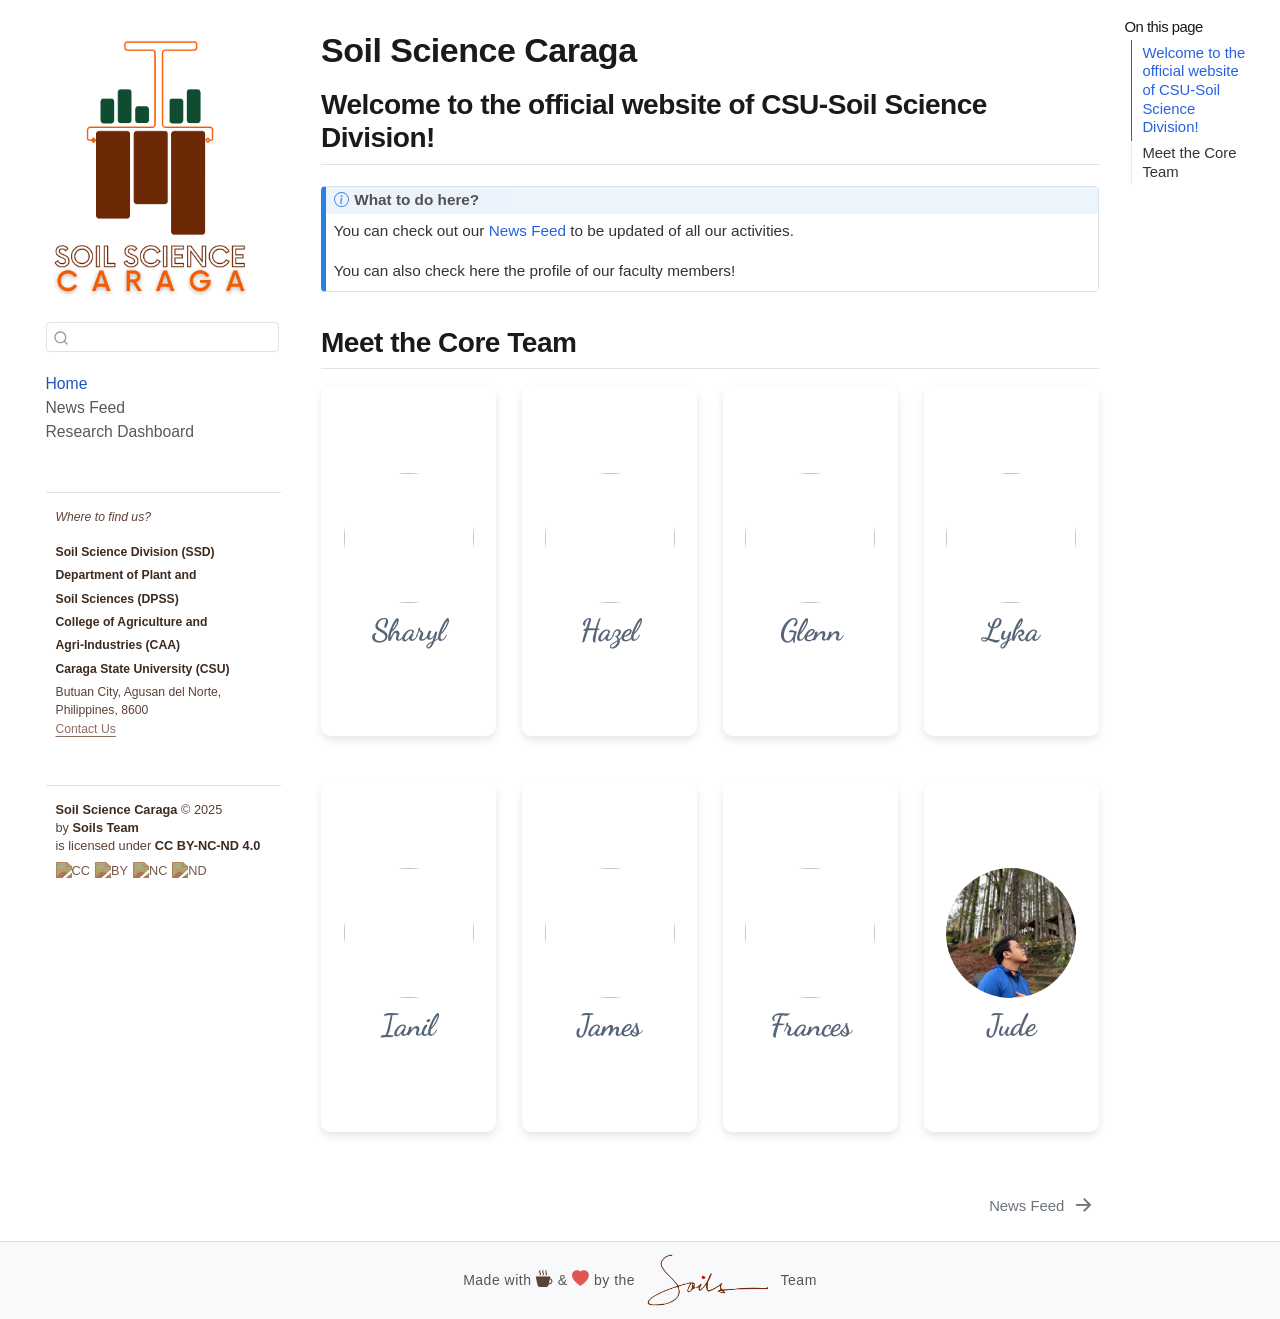
==== commit e4091272: "Home page improvement ref #4" ====
--- a/docs/index.html
+++ b/docs/index.html
@@ -147,7 +147,7 @@
    
   <ul>
   <li><a href="#welcome-to-the-official-website-of-csu-soil-science-division" id="toc-welcome-to-the-official-website-of-csu-soil-science-division" class="nav-link active" data-scroll-target="#welcome-to-the-official-website-of-csu-soil-science-division">Welcome to the official website of CSU-Soil Science Division!</a></li>
-  <li><a href="#meet-the-team" id="toc-meet-the-team" class="nav-link" data-scroll-target="#meet-the-team">Meet the Team</a></li>
+  <li><a href="#meet-the-core-team" id="toc-meet-the-core-team" class="nav-link" data-scroll-target="#meet-the-core-team">Meet the Core Team</a></li>
   </ul>
 </nav>
     </div>
@@ -190,27 +190,129 @@
 </div>
 </div>
 </section>
-<section id="meet-the-team" class="level2">
-<h2 class="anchored" data-anchor-id="meet-the-team">Meet the Team</h2>
+<section id="meet-the-core-team" class="level2">
+<h2 class="anchored" data-anchor-id="meet-the-core-team">Meet the Core Team</h2>
+<style>
+  @import url("https://fonts.googleapis.com/css2?family=Dancing+Script:wght@600&display=swap");
+
+  /* ANCHOR KILLER */
+  .flip-card-front h4 a, .flip-card-back h5 a,
+  .flip-card-front h4 .anchorjs-link, .flip-card-back h5 .anchorjs-link,
+  .flip-card-front h4::after, .flip-card-back h5::after,
+  .flip-card-front h4::before, .flip-card-back h5::before {
+    display: none !important;
+    visibility: hidden !important;
+    content: none !important;
+  }
+
+  /* CONTAINER LOGIC */
+  .flip-card-front, .flip-card-back {
+    display: flex !important;
+    flex-direction: column !important;
+    align-items: center !important;    
+    justify-content: center !important; 
+    width: 100% !important;
+    height: 100% !important;
+    padding: 15px !important;           
+    box-sizing: border-box !important;
+    text-align: center !important;
+    position: absolute;
+    top: 0;
+    left: 0;
+  }
+
+  .flip-card-front h4 {
+    font-family: "Dancing Script", cursive !important;
+    font-size: 1.8rem !important;      
+    color: #44546a !important;         
+    margin: 10px 0 0 0 !important;     
+  }
+
+  .flip-card-back {
+    overflow-y: auto; 
+    background-color: #2c3e50;
+    color: white;
+  }
+
+  .flip-card-back h5 {
+    font-family: system-ui, sans-serif !important;
+    font-weight: bold !important;
+    font-size: 1.1rem !important;
+    margin: 0 0 5px 0 !important;
+    color: #abdbe3;
+  }
+
+  .back-name {
+    font-size: 1rem;
+    font-weight: 600;
+    margin-bottom: 8px;
+    border-bottom: 1px solid rgba(255,255,255,0.2);
+    padding-bottom: 5px;
+    width: 90%;
+  }
+
+  .interest-text {
+    font-size: 0.8rem;
+    font-style: italic;
+    margin-bottom: 12px;
+    line-height: 1.2;
+    padding: 0 5px;
+  }
+
+  /* Metrics Styling */
+  .metrics-box {
+    display: flex;
+    justify-content: space-around;
+    width: 100%;
+    font-size: 0.75rem;
+    margin-bottom: 15px;
+    background: rgba(255,255,255,0.1);
+    padding: 8px 0;
+    border-radius: 8px;
+  }
+
+  .metric-item b {
+    display: block;
+    font-size: 1.1rem;
+    color: #fff;
+  }
+
+  .social-links a {
+    color: #abdbe3 !important;
+    text-decoration: none;
+    font-size: 0.8rem;
+    display: inline-block;
+    margin: 2px 8px;
+  }
+</style>
 <div class="grid">
 <div class="g-col-12 g-col-md-4 g-col-lg-3">
 <div class="flip-card">
 <div class="flip-card-inner">
 <div class="flip-card-front">
-<img src="[https://ui-avatars.com/api/?name=](https://ui-avatars.com/api/?name=)Sharyl&amp;background=random&amp;rounded=true" class="rounded-circle mb-3" style="width: 150px; height: 150px; object-fit: cover;">
+<img src="https://ui-avatars.com/api/?name=Sharyl&amp;background=random&amp;rounded=true" class="rounded-circle" style="width:130px; height:130px; object-fit:cover;">
 <h4 class="anchored">
 Sharyl
 </h4>
 </div>
 <div class="flip-card-back">
-<h5 class="mb-1 anchored">
+<h5 class="anchored">
 Instructor 1
 </h5>
-<p class="small">
-Sharyl Mae Daverao: soil chemistry, soil health
-</p>
-<hr style="width: 50%; border-color: white; margin: 10px auto;">
-<a href="mailto:" style="color: #abdbe3;"></a>
+<div class="back-name">
+Sharyl Mae M. Daverao
+</div>
+<div class="metrics-box">
+<div class="metric-item">
+<b>0</b>Research
+</div>
+<div class="metric-item">
+<b>0</b>Extension
+</div>
+</div>
+<div class="social-links">
+<a href="mailto:smdaverao@carsu.edu.ph">✉️ Email</a>
+</div>
 </div>
 </div>
 </div>
@@ -219,20 +321,29 @@
 <div class="flip-card">
 <div class="flip-card-inner">
 <div class="flip-card-front">
-<img src="[https://ui-avatars.com/api/?name=](https://ui-avatars.com/api/?name=)Hazel&amp;background=random&amp;rounded=true" class="rounded-circle mb-3" style="width: 150px; height: 150px; object-fit: cover;">
+<img src="https://ui-avatars.com/api/?name=Hazel&amp;background=random&amp;rounded=true" class="rounded-circle" style="width:130px; height:130px; object-fit:cover;">
 <h4 class="anchored">
 Hazel
 </h4>
 </div>
 <div class="flip-card-back">
-<h5 class="mb-1 anchored">
+<h5 class="anchored">
 Instructor 1
 </h5>
-<p class="small">
-Hazel Fuertes: soil chemistry, soil health
-</p>
-<hr style="width: 50%; border-color: white; margin: 10px auto;">
-<a href="mailto:" style="color: #abdbe3;"></a>
+<div class="back-name">
+Hazel D. Fuertes
+</div>
+<div class="metrics-box">
+<div class="metric-item">
+<b>0</b>Research
+</div>
+<div class="metric-item">
+<b>0</b>Extension
+</div>
+</div>
+<div class="social-links">
+<a href="mailto:hdfuertes@carsu.edu.ph">✉️ Email</a>
+</div>
 </div>
 </div>
 </div>
@@ -241,20 +352,29 @@
 <div class="flip-card">
 <div class="flip-card-inner">
 <div class="flip-card-front">
-<img src="[https://ui-avatars.com/api/?name=](https://ui-avatars.com/api/?name=)Glenn&amp;background=random&amp;rounded=true" class="rounded-circle mb-3" style="width: 150px; height: 150px; object-fit: cover;">
+<img src="https://ui-avatars.com/api/?name=Glenn&amp;background=random&amp;rounded=true" class="rounded-circle" style="width:130px; height:130px; object-fit:cover;">
 <h4 class="anchored">
 Glenn
 </h4>
 </div>
 <div class="flip-card-back">
-<h5 class="mb-1 anchored">
+<h5 class="anchored">
 Associate Professor V
 </h5>
-<p class="small">
-Glenn Arthur Garcia: pedology, soil fertility
-</p>
-<hr style="width: 50%; border-color: white; margin: 10px auto;">
-<a href="mailto:" style="color: #abdbe3;"></a>
+<div class="back-name">
+Glenn Arthur A. Garcia
+</div>
+<div class="metrics-box">
+<div class="metric-item">
+<b>0</b>Research
+</div>
+<div class="metric-item">
+<b>0</b>Extension
+</div>
+</div>
+<div class="social-links">
+<a href="mailto:gaagarcia@carsu.edu.ph">✉️ Email</a>
+</div>
 </div>
 </div>
 </div>
@@ -263,20 +383,29 @@
 <div class="flip-card">
 <div class="flip-card-inner">
 <div class="flip-card-front">
-<img src="[https://ui-avatars.com/api/?name=](https://ui-avatars.com/api/?name=)Lyka&amp;background=random&amp;rounded=true" class="rounded-circle mb-3" style="width: 150px; height: 150px; object-fit: cover;">
+<img src="https://ui-avatars.com/api/?name=Lyka&amp;background=random&amp;rounded=true" class="rounded-circle" style="width:130px; height:130px; object-fit:cover;">
 <h4 class="anchored">
 Lyka
 </h4>
 </div>
 <div class="flip-card-back">
-<h5 class="mb-1 anchored">
+<h5 class="anchored">
 Instructor 1
 </h5>
-<p class="small">
-Angelica Labiano: soil chemistry, soil physics
-</p>
-<hr style="width: 50%; border-color: white; margin: 10px auto;">
-<a href="mailto:" style="color: #abdbe3;"></a>
+<div class="back-name">
+Angelica L. Labiano
+</div>
+<div class="metrics-box">
+<div class="metric-item">
+<b>0</b>Research
+</div>
+<div class="metric-item">
+<b>0</b>Extension
+</div>
+</div>
+<div class="social-links">
+<a href="mailto:allabiano@carsu.edu.ph">✉️ Email</a>
+</div>
 </div>
 </div>
 </div>
@@ -285,20 +414,29 @@
 <div class="flip-card">
 <div class="flip-card-inner">
 <div class="flip-card-front">
-<img src="[https://ui-avatars.com/api/?name=](https://ui-avatars.com/api/?name=)Ianil&amp;background=random&amp;rounded=true" class="rounded-circle mb-3" style="width: 150px; height: 150px; object-fit: cover;">
+<img src="https://ui-avatars.com/api/?name=Ianil&amp;background=random&amp;rounded=true" class="rounded-circle" style="width:130px; height:130px; object-fit:cover;">
 <h4 class="anchored">
 Ianil
 </h4>
 </div>
 <div class="flip-card-back">
-<h5 class="mb-1 anchored">
+<h5 class="anchored">
 Instructor 1
 </h5>
-<p class="small">
-Ianil Manguruban: soil fertility
-</p>
-<hr style="width: 50%; border-color: white; margin: 10px auto;">
-<a href="mailto:" style="color: #abdbe3;"></a>
+<div class="back-name">
+Ianil B. Manguruban
+</div>
+<div class="metrics-box">
+<div class="metric-item">
+<b>0</b>Research
+</div>
+<div class="metric-item">
+<b>0</b>Extension
+</div>
+</div>
+<div class="social-links">
+<a href="mailto:ibmanguruban@carsu.edu.ph">✉️ Email</a>
+</div>
 </div>
 </div>
 </div>
@@ -307,20 +445,29 @@
 <div class="flip-card">
 <div class="flip-card-inner">
 <div class="flip-card-front">
-<img src="[https://ui-avatars.com/api/?name=](https://ui-avatars.com/api/?name=)James&amp;background=random&amp;rounded=true" class="rounded-circle mb-3" style="width: 150px; height: 150px; object-fit: cover;">
+<img src="https://ui-avatars.com/api/?name=James&amp;background=random&amp;rounded=true" class="rounded-circle" style="width:130px; height:130px; object-fit:cover;">
 <h4 class="anchored">
 James
 </h4>
 </div>
 <div class="flip-card-back">
-<h5 class="mb-1 anchored">
+<h5 class="anchored">
 Associate Professor V
 </h5>
-<p class="small">
-Reuben James Rollon: soil microbiology, soil fertility
-</p>
-<hr style="width: 50%; border-color: white; margin: 10px auto;">
-<a href="mailto:" style="color: #abdbe3;"></a>
+<div class="back-name">
+Reuben James C. Rollon
+</div>
+<div class="metrics-box">
+<div class="metric-item">
+<b>0</b>Research
+</div>
+<div class="metric-item">
+<b>0</b>Extension
+</div>
+</div>
+<div class="social-links">
+<a href="mailto:rcrollon@carsu.edu.ph">✉️ Email</a>
+</div>
 </div>
 </div>
 </div>
@@ -329,20 +476,29 @@
 <div class="flip-card">
 <div class="flip-card-inner">
 <div class="flip-card-front">
-<img src="[https://ui-avatars.com/api/?name=](https://ui-avatars.com/api/?name=)Frances&amp;background=random&amp;rounded=true" class="rounded-circle mb-3" style="width: 150px; height: 150px; object-fit: cover;">
+<img src="https://ui-avatars.com/api/?name=Frances&amp;background=random&amp;rounded=true" class="rounded-circle" style="width:130px; height:130px; object-fit:cover;">
 <h4 class="anchored">
 Frances
 </h4>
 </div>
 <div class="flip-card-back">
-<h5 class="mb-1 anchored">
+<h5 class="anchored">
 Assistant Professor I
 </h5>
-<p class="small">
-Frances Mae Pizon: soil chemistry, soil fertility
-</p>
-<hr style="width: 50%; border-color: white; margin: 10px auto;">
-<a href="mailto:" style="color: #abdbe3;"></a>
+<div class="back-name">
+Frances Mae Pizon
+</div>
+<div class="metrics-box">
+<div class="metric-item">
+<b>0</b>Research
+</div>
+<div class="metric-item">
+<b>0</b>Extension
+</div>
+</div>
+<div class="social-links">
+<a href="mailto:fpizon@carsu.edu.ph">✉️ Email</a>
+</div>
 </div>
 </div>
 </div>
@@ -351,63 +507,42 @@
 <div class="flip-card">
 <div class="flip-card-inner">
 <div class="flip-card-front">
-<img src="images/team/jude.jpeg" class="rounded-circle mb-3" style="width: 150px; height: 150px; object-fit: cover;">
+<img src="images/team/jude.jpeg" class="rounded-circle" style="width:130px; height:130px; object-fit:cover;">
 <h4 class="anchored">
 Jude
 </h4>
 </div>
 <div class="flip-card-back">
-<h5 class="mb-1 anchored">
+<h5 class="anchored">
 Assistant Professor IV
 </h5>
-<p class="small">
-Leo Jude Villasica: soil physics, soil health
-</p>
-<hr style="width: 50%; border-color: white; margin: 10px auto;">
-<a href="mailto:" style="color: #abdbe3;"></a>
-</div>
-</div>
-</div>
-</div>
-</div>
-
-
-</section></main></div>
-
-
-
-
-
-
-
-
-
-
-
-
-
-
-
-
-
-
-
-
-
-
-
-
-
-
-
-
-
-
-
-
-
-
- <!-- /main -->
+<div class="back-name">
+Leo Jude D. Villasica
+</div>
+<div class="interest-text">
+Soil Physics, Soil Health and Quality
+</div>
+<div class="metrics-box">
+<div class="metric-item">
+<b>2</b>Research
+</div>
+<div class="metric-item">
+<b>1</b>Extension
+</div>
+</div>
+<div class="social-links">
+<a href="mailto:ldvillasica@carsu.edu.ph">✉️ Email</a><a href="https://scholar.google.com/citations?user=D_EtD7sAAAAJ&amp;hl=en" target="_blank">🎓 Scholar</a><a href="https://www.researchgate.net/profile/Leo-Jude-Villasica?ev=hdr_xprf" target="_blank">RG ResearchGate</a>
+</div>
+</div>
+</div>
+</div>
+</div>
+</div>
+
+
+</section>
+
+</main> <!-- /main -->
 <script id="quarto-html-after-body" type="application/javascript">
 window.document.addEventListener("DOMContentLoaded", function (event) {
   const toggleBodyColorMode = (bsSheetEl) => {
@@ -837,7 +972,7 @@
       </a>
   </div>
 </nav>
- <!-- /content -->
+</div> <!-- /content -->
 <footer class="footer">
   <div class="nav-footer">
     <div class="nav-footer-left">
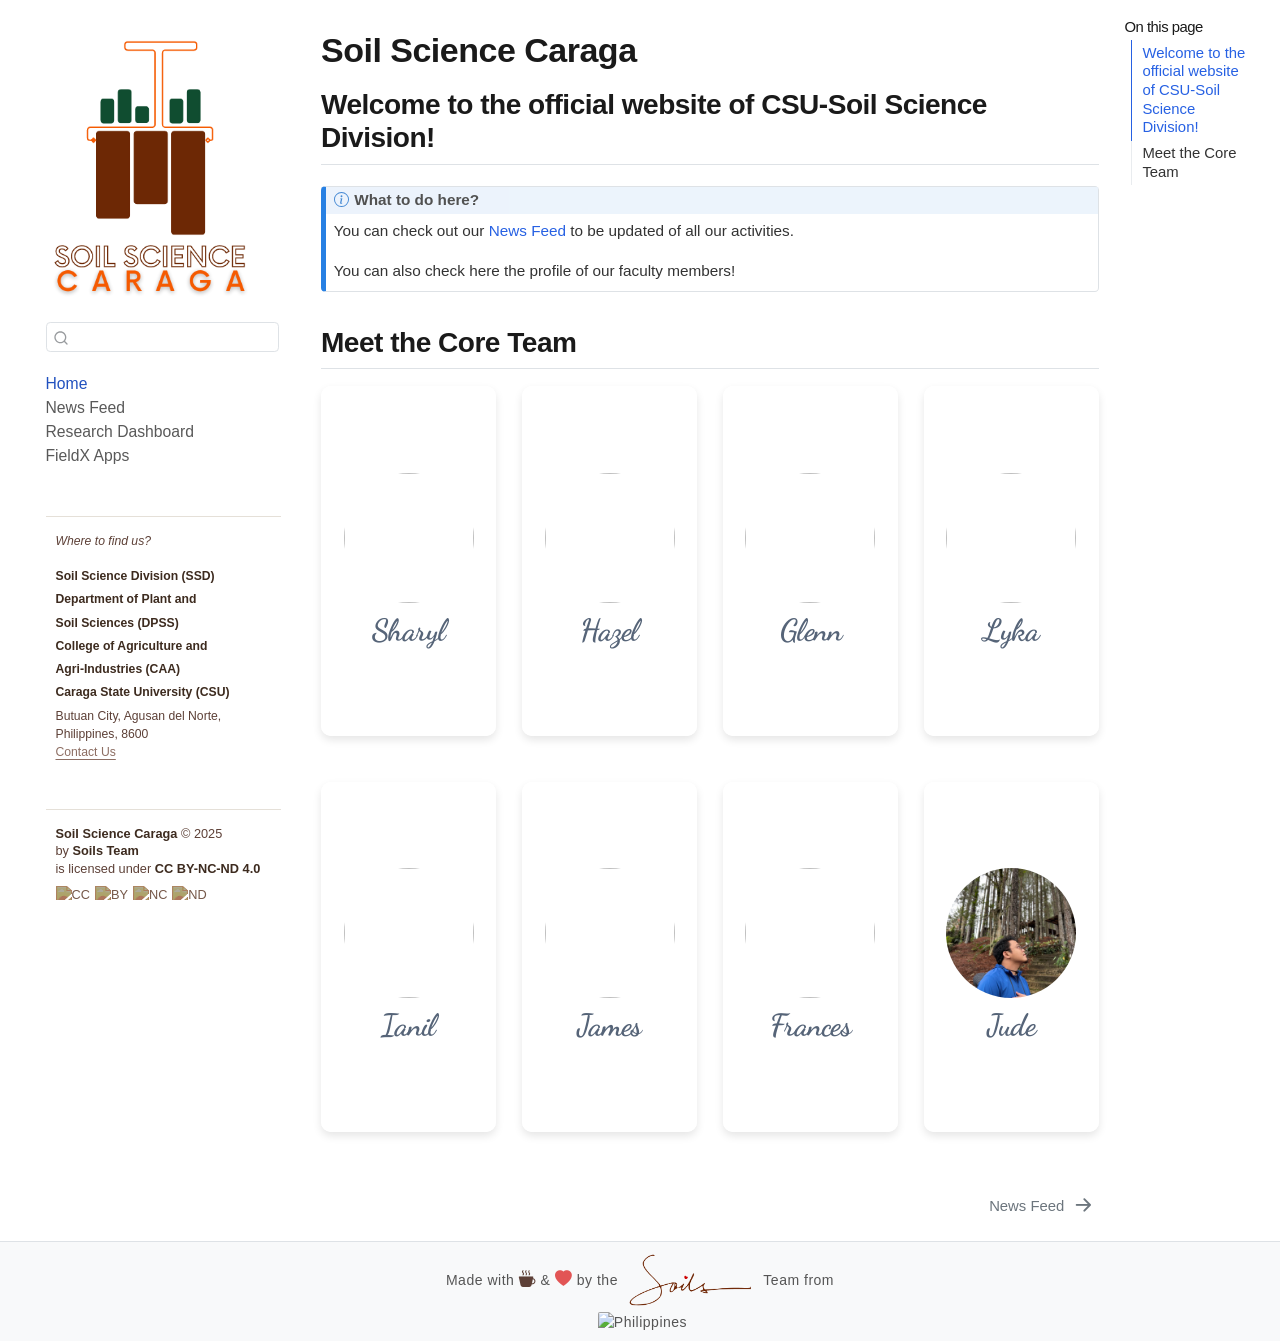
==== commit 8f8b1896: "favicon" ====
--- a/docs/index.html
+++ b/docs/index.html
@@ -31,6 +31,7 @@
 <script src="site_libs/quarto-search/quarto-search.js"></script>
 <meta name="quarto:offset" content="./">
 <link href="./blog.html" rel="next">
+<link href="./ssc.png" rel="icon" type="image/png">
 <script src="site_libs/quarto-html/quarto.js"></script>
 <script src="site_libs/quarto-html/popper.min.js"></script>
 <script src="site_libs/quarto-html/tippy.umd.min.js"></script>
@@ -124,6 +125,12 @@
  <span class="menu-text">Research Dashboard</span></a>
   </div>
 </li>
+        <li class="sidebar-item">
+  <div class="sidebar-item-container"> 
+  <a href="./apps.html" class="sidebar-item-text sidebar-link">
+ <span class="menu-text">FieldX Apps</span></a>
+  </div>
+</li>
     </ul>
     </div>
 <div class="quarto-sidebar-footer"><div class="sidebar-footer-item">
@@ -301,6 +308,9 @@
 </h5>
 <div class="back-name">
 Sharyl Mae M. Daverao
+</div>
+<div class="interest-text">
+Soil Chemistry, Soil Health and Quality
 </div>
 <div class="metrics-box">
 <div class="metric-item">
@@ -979,7 +989,7 @@
       &nbsp;
     </div>   
     <div class="nav-footer-center">
-<p>Made with <i class="bi bi-cup-hot-fill" style="color: #5d4037;"></i> &amp; <i class="bi bi-heart-fill" style="color: #e25555;"></i> by the <img src="./soils.png" alt="Logo" style="height:60px; vertical-align:middle; margin: 0 5px;"> Team</p>
+<p>Made with <i class="bi bi-cup-hot-fill" style="color: #5d4037;"></i> &amp; <i class="bi bi-heart-fill" style="color: #e25555;"></i> by the <img src="./soils.png" alt="Logo" style="height:60px; vertical-align:middle; margin: 0 5px;"> Team from <img src="https://flagcdn.com/w40/ph.png" width="20" alt="Philippines" style="vertical-align:middle; margin-left: 5px; border-radius: 2px;"></p>
 </div>
     <div class="nav-footer-right">
       &nbsp;
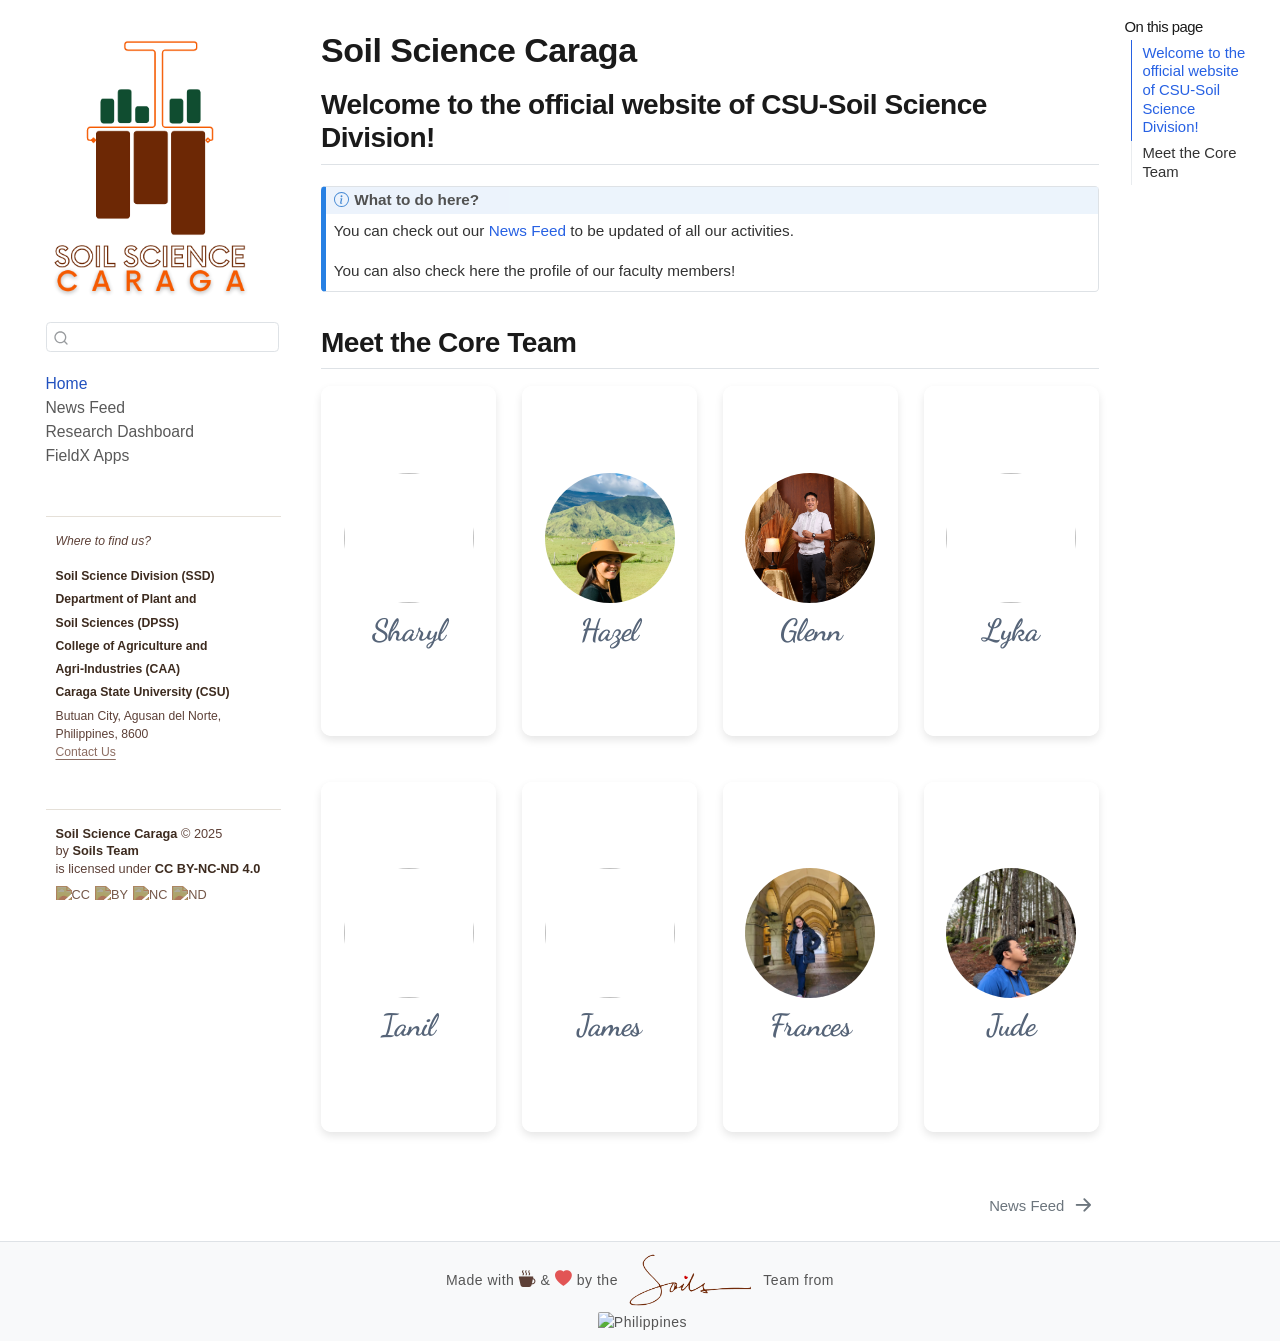
==== commit b27613f3: "team profile picture update" ====
--- a/docs/index.html
+++ b/docs/index.html
@@ -331,7 +331,7 @@
 <div class="flip-card">
 <div class="flip-card-inner">
 <div class="flip-card-front">
-<img src="https://ui-avatars.com/api/?name=Hazel&amp;background=random&amp;rounded=true" class="rounded-circle" style="width:130px; height:130px; object-fit:cover;">
+<img src="images/team/hazel.jpeg" class="rounded-circle" style="width:130px; height:130px; object-fit:cover;">
 <h4 class="anchored">
 Hazel
 </h4>
@@ -362,7 +362,7 @@
 <div class="flip-card">
 <div class="flip-card-inner">
 <div class="flip-card-front">
-<img src="https://ui-avatars.com/api/?name=Glenn&amp;background=random&amp;rounded=true" class="rounded-circle" style="width:130px; height:130px; object-fit:cover;">
+<img src="images/team/glenn.jpeg" class="rounded-circle" style="width:130px; height:130px; object-fit:cover;">
 <h4 class="anchored">
 Glenn
 </h4>
@@ -486,7 +486,7 @@
 <div class="flip-card">
 <div class="flip-card-inner">
 <div class="flip-card-front">
-<img src="https://ui-avatars.com/api/?name=Frances&amp;background=random&amp;rounded=true" class="rounded-circle" style="width:130px; height:130px; object-fit:cover;">
+<img src="images/team/frances.jpeg" class="rounded-circle" style="width:130px; height:130px; object-fit:cover;">
 <h4 class="anchored">
 Frances
 </h4>
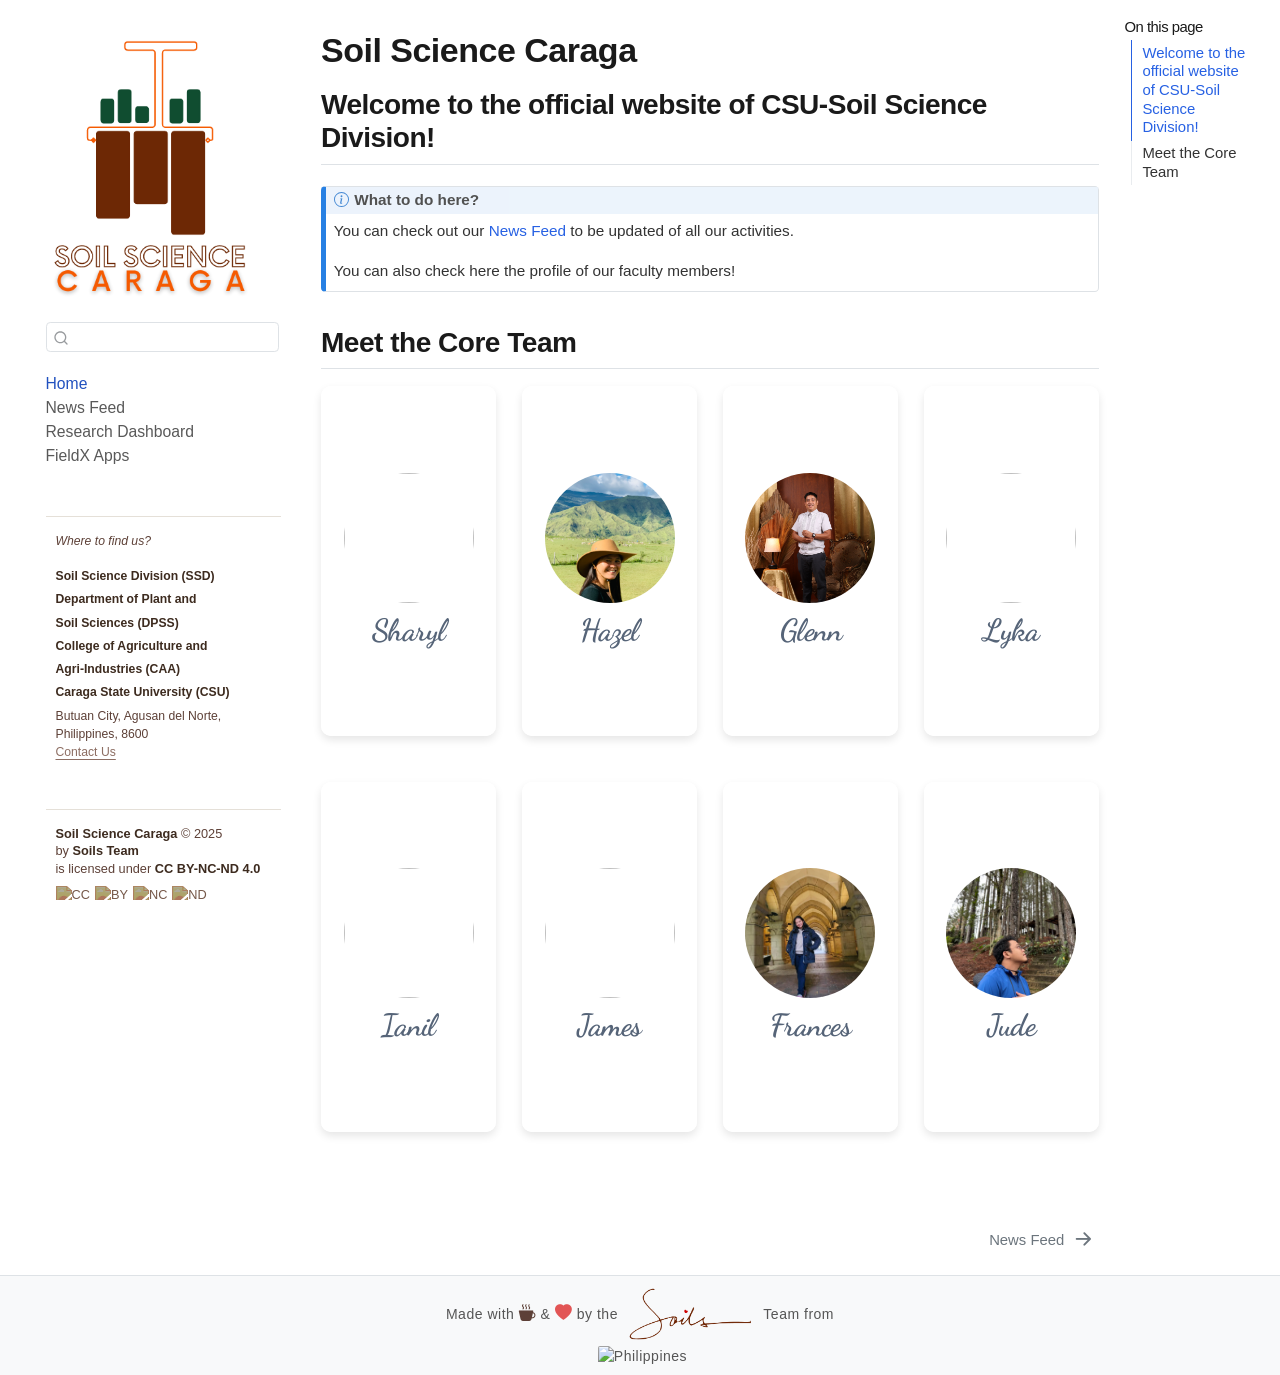
==== commit ae41f09d: "no change" ====
--- a/docs/index.html
+++ b/docs/index.html
@@ -155,6 +155,7 @@
   <ul>
   <li><a href="#welcome-to-the-official-website-of-csu-soil-science-division" id="toc-welcome-to-the-official-website-of-csu-soil-science-division" class="nav-link active" data-scroll-target="#welcome-to-the-official-website-of-csu-soil-science-division">Welcome to the official website of CSU-Soil Science Division!</a></li>
   <li><a href="#meet-the-core-team" id="toc-meet-the-core-team" class="nav-link" data-scroll-target="#meet-the-core-team">Meet the Core Team</a></li>
+  <li><a href="#section" id="toc-section" class="nav-link" data-scroll-target="#section"></a></li>
   </ul>
 </nav>
     </div>
@@ -548,6 +549,9 @@
 </div>
 </div>
 </div>
+</section>
+<section id="section" class="level1">
+<h1></h1>
 
 
 </section>
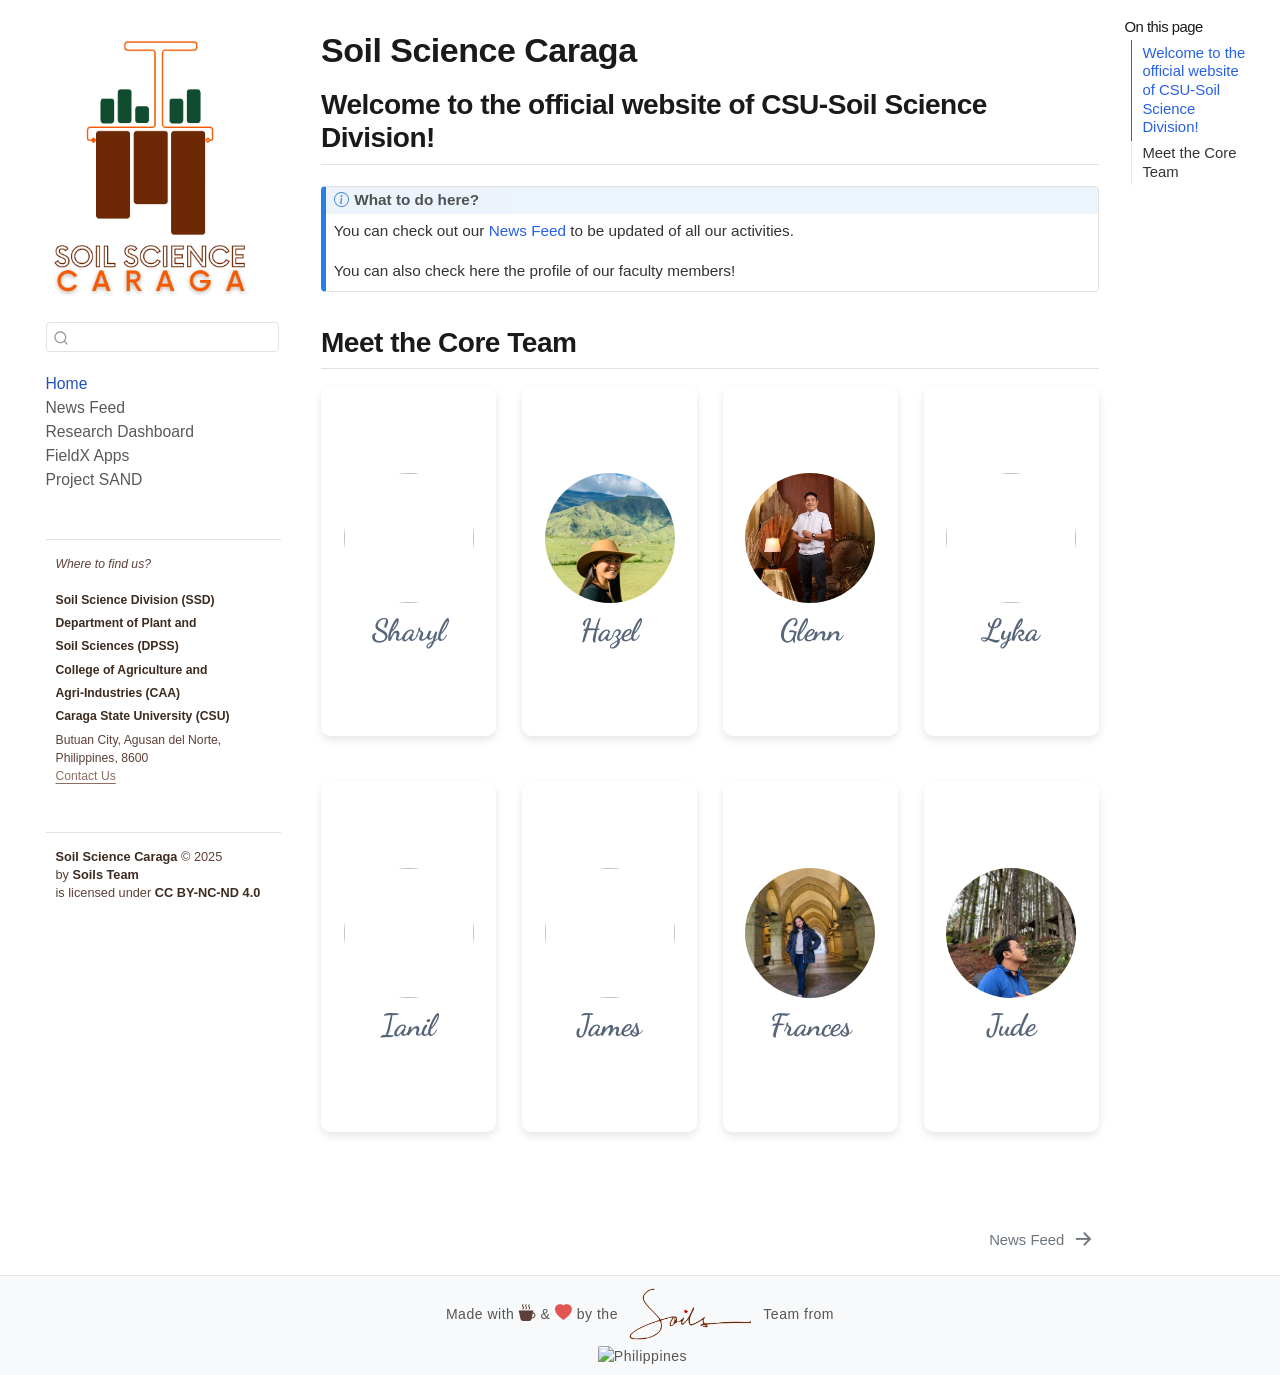
==== commit 02699e8b: "new tab for Project SAND" ====
--- a/docs/index.html
+++ b/docs/index.html
@@ -129,6 +129,12 @@
   <div class="sidebar-item-container"> 
   <a href="./apps.html" class="sidebar-item-text sidebar-link">
  <span class="menu-text">FieldX Apps</span></a>
+  </div>
+</li>
+        <li class="sidebar-item">
+  <div class="sidebar-item-container"> 
+  <a href="./sand.html" class="sidebar-item-text sidebar-link">
+ <span class="menu-text">Project SAND</span></a>
   </div>
 </li>
     </ul>
